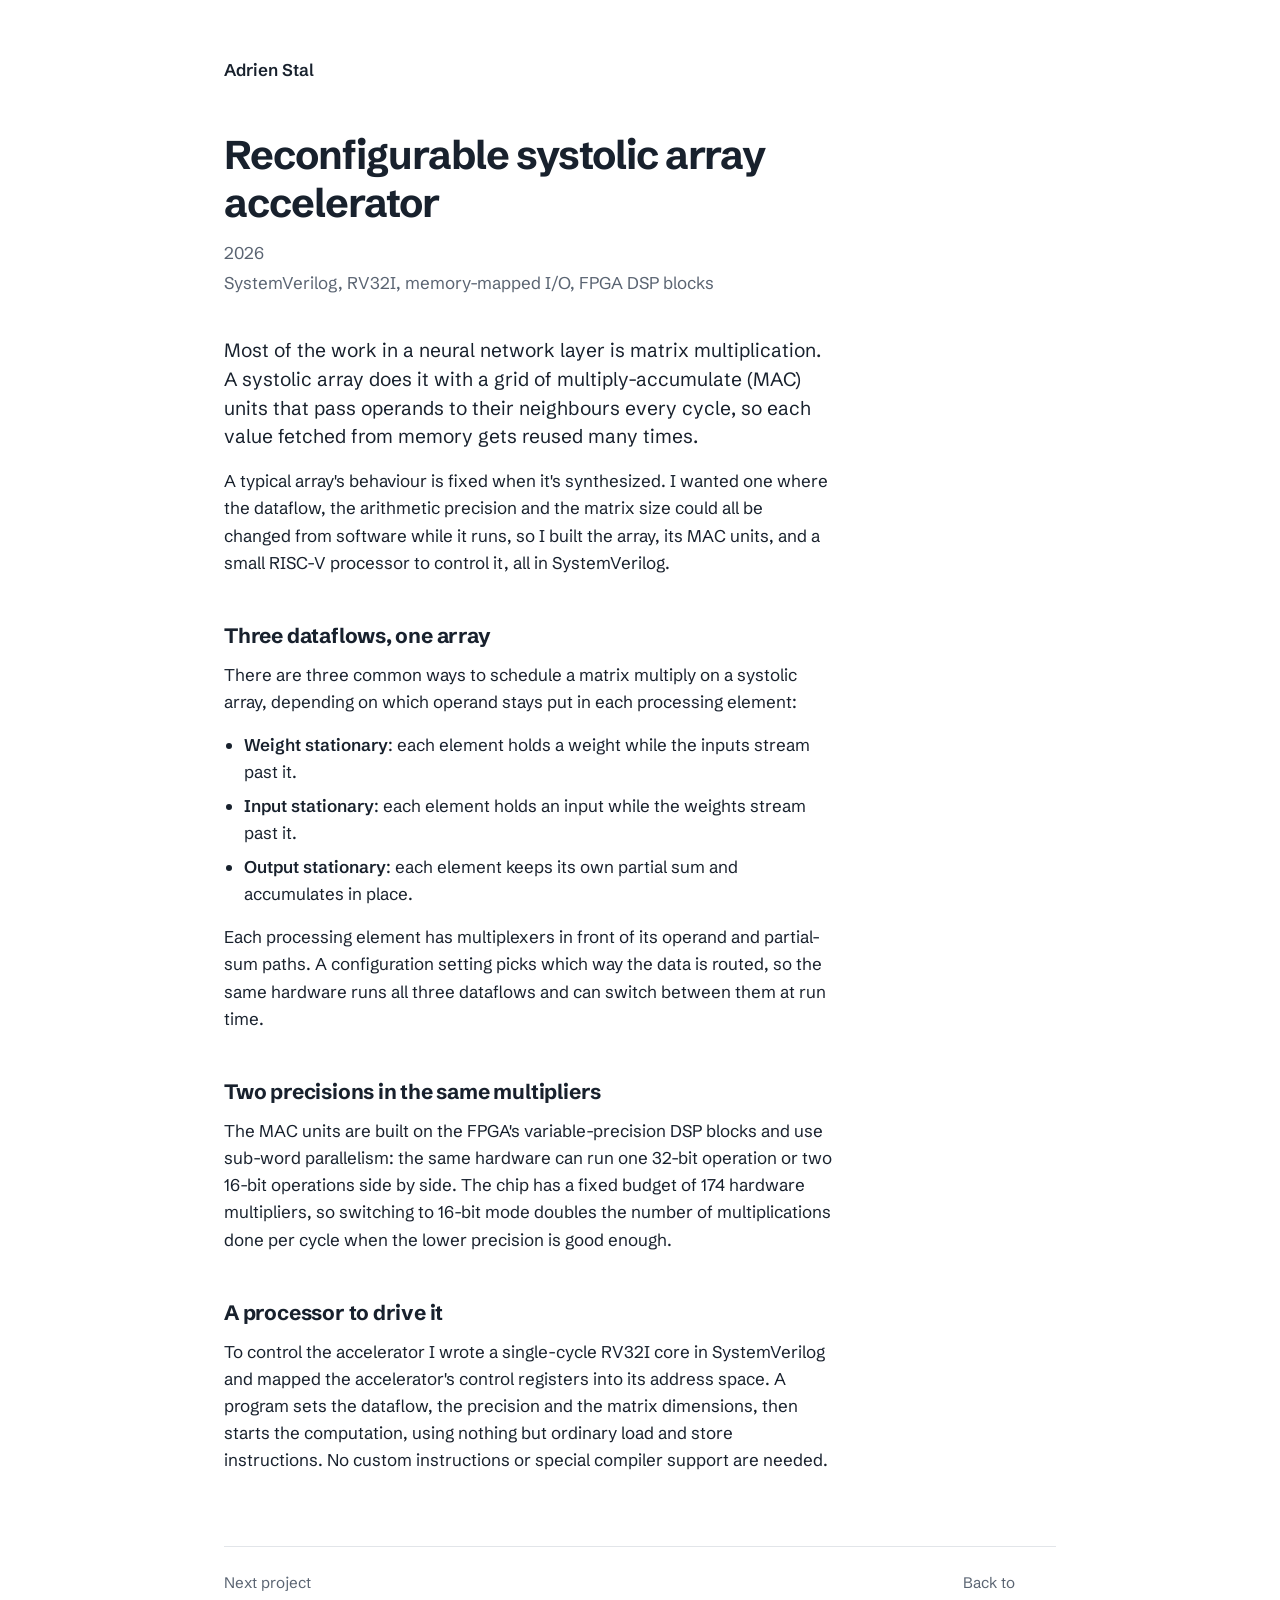
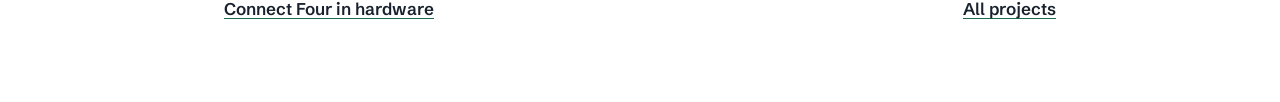
==== systolic-array/index.html @ 6d42d27f "Add portfolio site with four project pages Home page with intro and project list, plus pages for the" ====
<!doctype html>
<html lang="en">
<head>
  <meta charset="utf-8">
  <meta name="viewport" content="width=device-width, initial-scale=1">
  <title>Reconfigurable systolic array accelerator · Adrien Stal</title>
  <meta name="description" content="A SystemVerilog systolic array for neural network matrix multiplication with run-time dataflow and precision switching, controlled by an RV32I core over memory-mapped I/O.">
  <link rel="icon" href="../favicon.svg" type="image/svg+xml">
  <link rel="preconnect" href="https://fonts.googleapis.com">
  <link rel="preconnect" href="https://fonts.gstatic.com" crossorigin>
  <link href="https://fonts.googleapis.com/css2?family=Schibsted+Grotesk:wght@400;500;600;700&display=swap" rel="stylesheet">
  <link rel="stylesheet" href="../style.css">
</head>
<body>
  <main class="page">
    <a class="home-link" href="../">Adrien Stal</a>

    <header class="project-head">
      <h1>Reconfigurable systolic array accelerator</h1>
      <p>2026</p>
      <p class="tools">SystemVerilog, RV32I, memory-mapped I/O, FPGA DSP blocks</p>
    </header>

    <p class="lead">Most of the work in a neural network layer is matrix multiplication. A systolic array does it with a grid of multiply-accumulate (MAC) units that pass operands to their neighbours every cycle, so each value fetched from memory gets reused many times.</p>
    <p>A typical array's behaviour is fixed when it's synthesized. I wanted one where the dataflow, the arithmetic precision and the matrix size could all be changed from software while it runs, so I built the array, its MAC units, and a small RISC-V processor to control it, all in SystemVerilog.</p>

    <h2>Three dataflows, one array</h2>
    <p>There are three common ways to schedule a matrix multiply on a systolic array, depending on which operand stays put in each processing element:</p>
    <ul>
      <li><strong>Weight stationary</strong>: each element holds a weight while the inputs stream past it.</li>
      <li><strong>Input stationary</strong>: each element holds an input while the weights stream past it.</li>
      <li><strong>Output stationary</strong>: each element keeps its own partial sum and accumulates in place.</li>
    </ul>
    <p>Each processing element has multiplexers in front of its operand and partial-sum paths. A configuration setting picks which way the data is routed, so the same hardware runs all three dataflows and can switch between them at run time.</p>

    <h2>Two precisions in the same multipliers</h2>
    <p>The MAC units are built on the FPGA's variable-precision DSP blocks and use sub-word parallelism: the same hardware can run one 32-bit operation or two 16-bit operations side by side. The chip has a fixed budget of 174 hardware multipliers, so switching to 16-bit mode doubles the number of multiplications done per cycle when the lower precision is good enough.</p>

    <h2>A processor to drive it</h2>
    <p>To control the accelerator I wrote a single-cycle RV32I core in SystemVerilog and mapped the accelerator's control registers into its address space. A program sets the dataflow, the precision and the matrix dimensions, then starts the computation, using nothing but ordinary load and store instructions. No custom instructions or special compiler support are needed.</p>

    <nav class="next" aria-label="More projects">
      <div>
        <span>Next project</span>
        <a href="../connect-four/">Connect Four in hardware</a>
      </div>
      <div>
        <span>Back to</span>
        <a href="../">All projects</a>
      </div>
    </nav>
  </main>
</body>
</html>
---- style.css ----
/* Site styles for adrienstl.github.io */

:root {
  --paper: #ffffff;
  --ink: #18212d;
  --muted: #5a6472;
  --rule: #e2e5e9;
  --panel: #f3f5f6;
  --accent: #1a6b50;

  --text-width: 38rem;
  --page-width: 54rem;
}

*,
*::before,
*::after {
  box-sizing: border-box;
}

html {
  -webkit-text-size-adjust: 100%;
}

body {
  margin: 0;
  background: var(--paper);
  color: var(--ink);
  font-family: "Schibsted Grotesk", system-ui, -apple-system, "Segoe UI", sans-serif;
  font-size: 1.0625rem;
  line-height: 1.6;
  text-rendering: optimizeLegibility;
}

img {
  display: block;
  max-width: 100%;
  height: auto;
}

a {
  color: inherit;
  text-decoration: underline;
  text-decoration-color: var(--accent);
  text-decoration-thickness: 1px;
  text-underline-offset: 0.2em;
}

a:hover {
  color: var(--accent);
  text-decoration-thickness: 2px;
}

a:focus-visible {
  outline: 2px solid var(--accent);
  outline-offset: 3px;
  border-radius: 2px;
}

.page {
  max-width: var(--page-width);
  margin: 0 auto;
  padding: 3.5rem 1rem 5rem;
}

/* Text column. Figures are allowed to run wider. */
.page > p,
.page > h2,
.page > h3,
.page > ul:not(.projects),
.page > ol,
.page > dl {
  max-width: var(--text-width);
}

h1,
h2,
h3 {
  line-height: 1.2;
  font-weight: 700;
  margin: 0;
}

h1 {
  font-size: 2.5rem;
  letter-spacing: -0.025em;
}

h2 {
  font-size: 1.3rem;
  letter-spacing: -0.01em;
  margin-top: 3rem;
  margin-bottom: 0.75rem;
}

p,
ul,
ol {
  margin: 0 0 1rem;
}

ul,
ol {
  padding-left: 1.25rem;
}

li + li {
  margin-top: 0.4rem;
}

strong {
  font-weight: 600;
}

code {
  font-family: ui-monospace, "SF Mono", Menlo, Consolas, monospace;
  font-size: 0.9em;
}

/* ---------- Home ---------- */

.intro h1 {
  font-size: clamp(2.6rem, 8vw, 3.75rem);
  letter-spacing: -0.035em;
  margin-bottom: 1.5rem;
}

.intro p {
  max-width: var(--text-width);
}

.intro .lede {
  font-size: 1.25rem;
  line-height: 1.5;
}

.contact {
  display: flex;
  flex-wrap: wrap;
  gap: 0.5rem 1.5rem;
  list-style: none;
  padding: 0;
  margin: 1.75rem 0 0;
}

.contact li + li {
  margin-top: 0;
}

.projects {
  list-style: none;
  padding: 0;
  margin: 0;
  border-top: 1px solid var(--rule);
}

.projects li {
  margin: 0;
  border-bottom: 1px solid var(--rule);
}

.projects a {
  display: grid;
  grid-template-columns: 1fr auto;
  column-gap: 2rem;
  padding: 1.35rem 0;
  text-decoration: none;
}

.projects a:hover {
  color: inherit;
}

.projects .title {
  font-size: 1.2rem;
  font-weight: 600;
  letter-spacing: -0.01em;
}

.projects a:hover .title {
  color: var(--accent);
  text-decoration: underline;
  text-decoration-thickness: 2px;
  text-underline-offset: 0.2em;
}

.projects .year {
  color: var(--muted);
}

.projects .summary {
  grid-column: 1 / -1;
  max-width: var(--text-width);
  margin-top: 0.35rem;
}

.projects .tools {
  grid-column: 1 / -1;
  color: var(--muted);
  font-size: 0.95rem;
  margin-top: 0.35rem;
}

.home-section-title {
  margin-top: 4rem;
  margin-bottom: 1rem;
}

/* ---------- Project pages ---------- */

.home-link {
  display: inline-block;
  font-weight: 600;
  text-decoration: none;
  margin-bottom: 3rem;
}

.home-link:hover {
  text-decoration: underline;
}

.project-head {
  margin-bottom: 2.5rem;
}

.project-head h1 {
  margin-bottom: 0.75rem;
  max-width: 40rem;
}

.project-head p {
  margin: 0;
  color: var(--muted);
}

.project-head .tools {
  margin-top: 0.15rem;
}

.lead {
  font-size: 1.2rem;
  line-height: 1.5;
}

figure {
  margin: 2.25rem 0;
}

a.zoom {
  display: block;
  cursor: zoom-in;
}

figure.panel img {
  background: var(--panel);
}

figure.bordered img {
  border: 1px solid var(--rule);
}

figcaption {
  max-width: var(--text-width);
  color: var(--muted);
  font-size: 0.95rem;
  margin-top: 0.65rem;
}

.photos {
  display: grid;
  grid-template-columns: repeat(3, 1fr);
  gap: 0.75rem;
  margin: 2.25rem 0;
}

.photos figure {
  margin: 0;
}

.photos img {
  aspect-ratio: 16 / 9.4;
  object-fit: cover;
  width: 100%;
}

.photos figcaption {
  margin-top: 0.4rem;
}

.table-wrap {
  max-width: 46rem;
  overflow-x: auto;
  margin: 1.5rem 0 1.75rem;
}

table {
  border-collapse: collapse;
  width: 100%;
  font-size: 0.97rem;
}

th,
td {
  text-align: left;
  padding: 0.55rem 1rem 0.55rem 0;
  border-bottom: 1px solid var(--rule);
  vertical-align: top;
}

th {
  font-weight: 600;
  white-space: nowrap;
}

td:first-child {
  white-space: nowrap;
}

thead th {
  border-bottom-color: var(--ink);
}

td.num,
th.num {
  text-align: right;
  padding-right: 0;
  padding-left: 1rem;
}

tr.total td {
  font-weight: 600;
}

.files {
  list-style: none;
  padding: 0;
}

.files li {
  padding-left: 0;
}

.files .note {
  display: block;
  color: var(--muted);
  font-size: 0.95rem;
}

.next {
  margin-top: 4.5rem;
  padding-top: 1.5rem;
  border-top: 1px solid var(--rule);
  display: flex;
  flex-wrap: wrap;
  justify-content: space-between;
  gap: 1rem 2rem;
}

.next span {
  display: block;
  color: var(--muted);
  font-size: 0.95rem;
}

.next a {
  font-weight: 600;
}

/* ---------- Small screens ---------- */

@media (max-width: 560px) {
  body {
    font-size: 1rem;
  }

  .page {
    padding-top: 2.25rem;
  }

  h1 {
    font-size: 2rem;
  }

  .intro .lede,
  .lead {
    font-size: 1.1rem;
  }

  .home-link {
    margin-bottom: 2rem;
  }

  .projects a {
    grid-template-columns: 1fr;
  }

  .projects .year {
    order: -1;
    font-size: 0.95rem;
  }

  .photos {
    gap: 0.5rem;
  }

  .photos figcaption {
    font-size: 0.85rem;
  }

  th,
  td {
    padding-right: 0.6rem;
  }
}
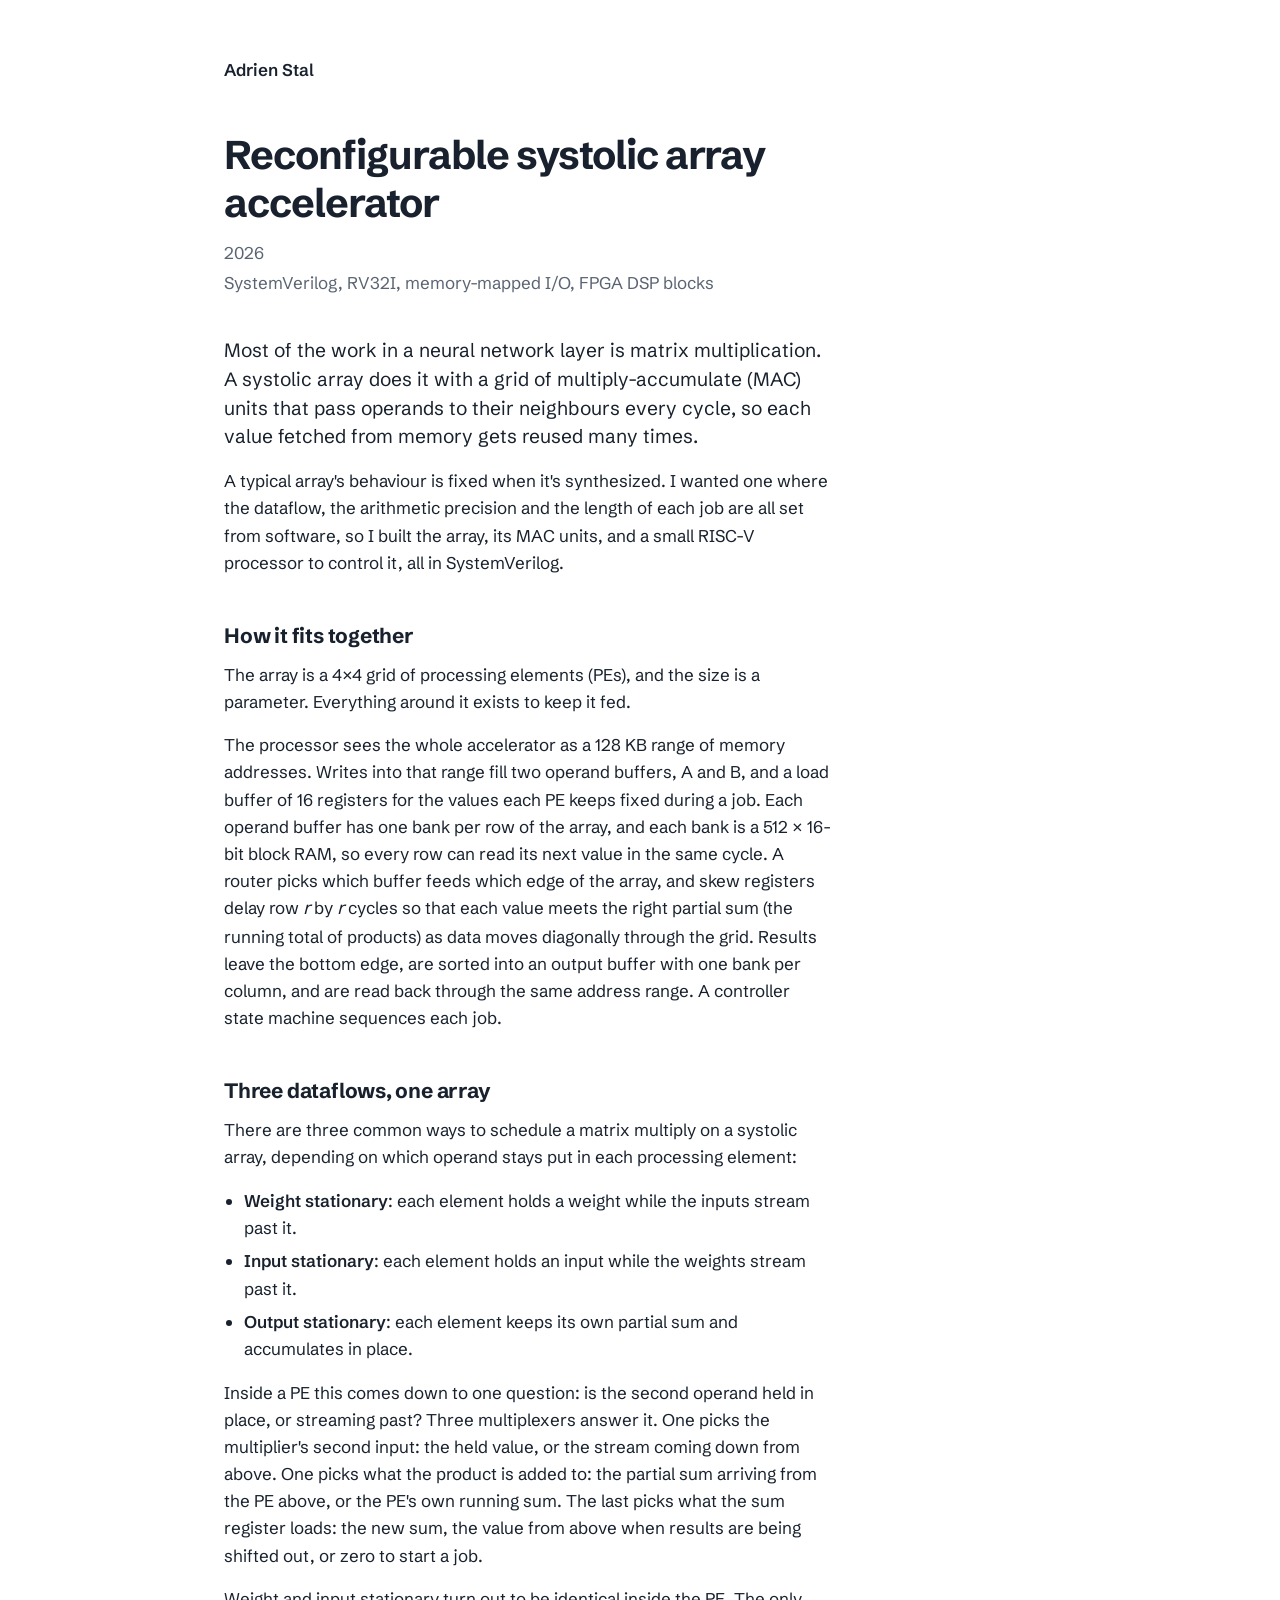
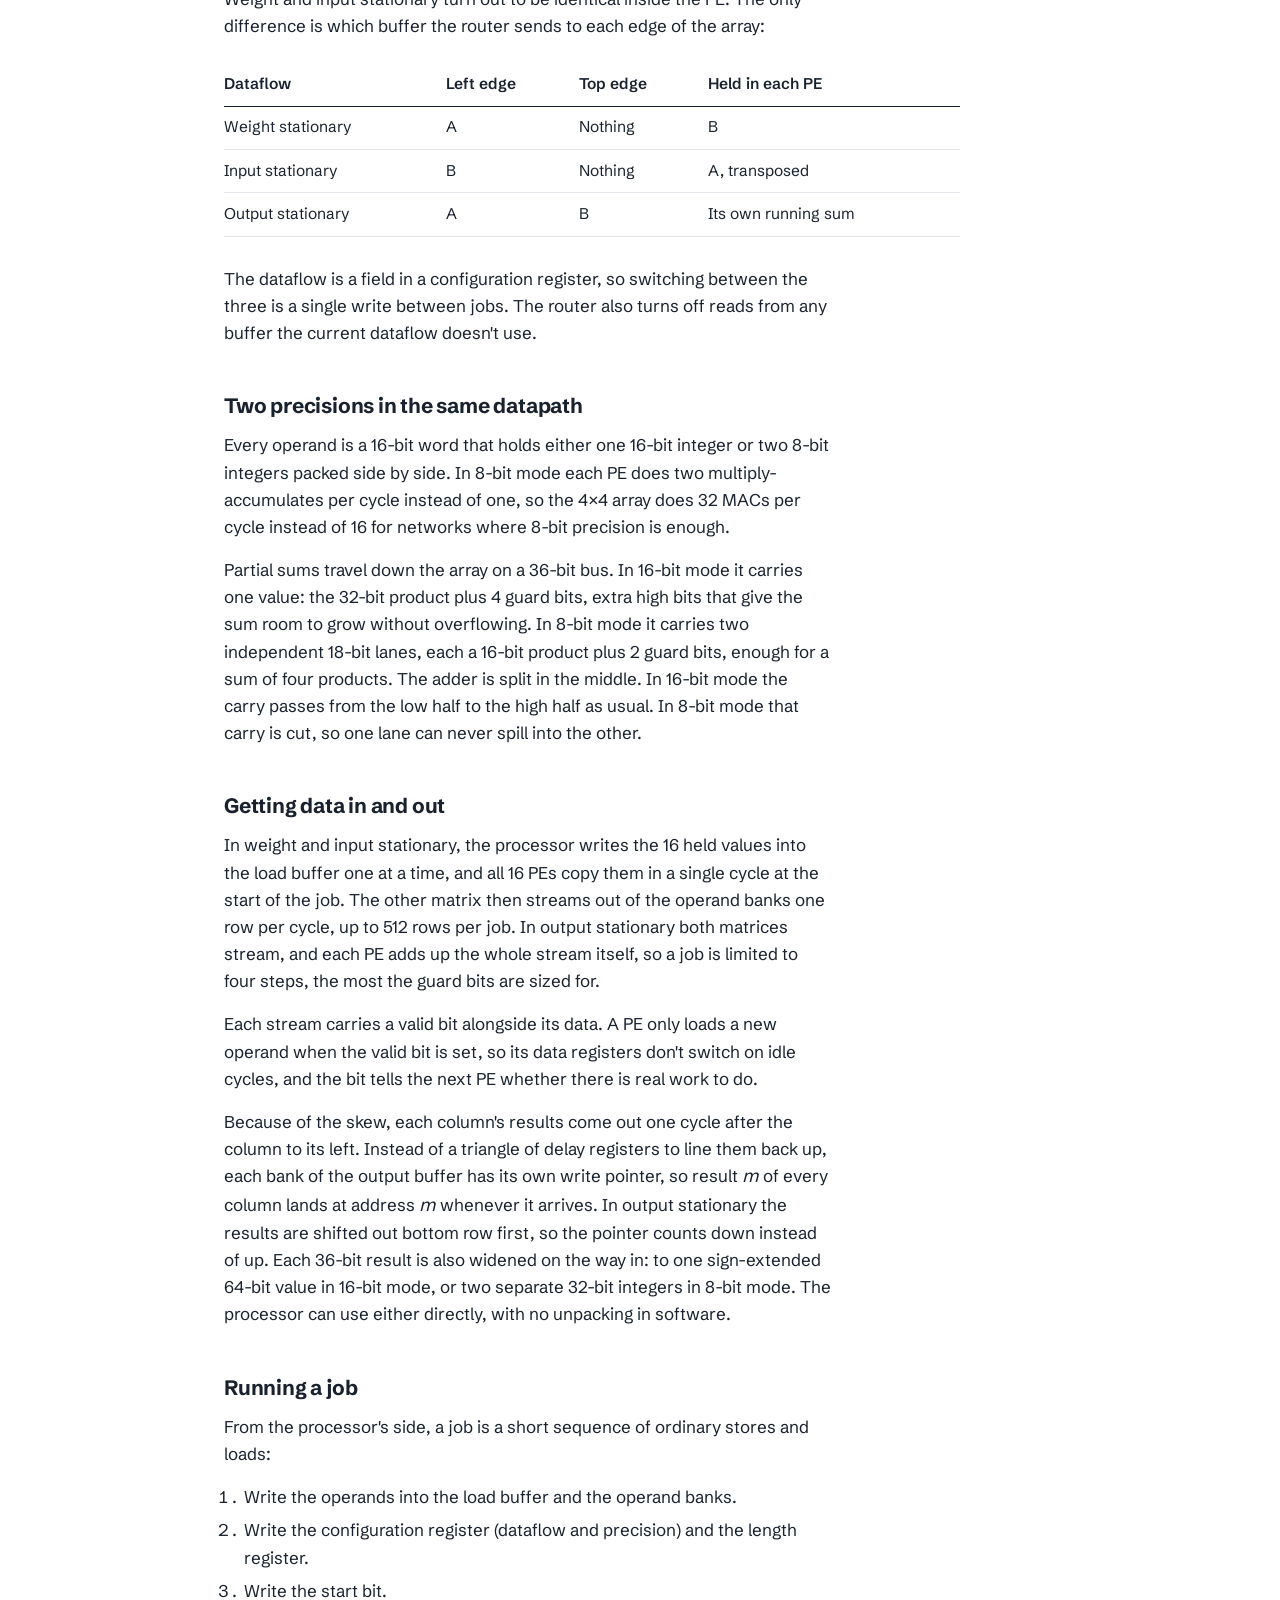
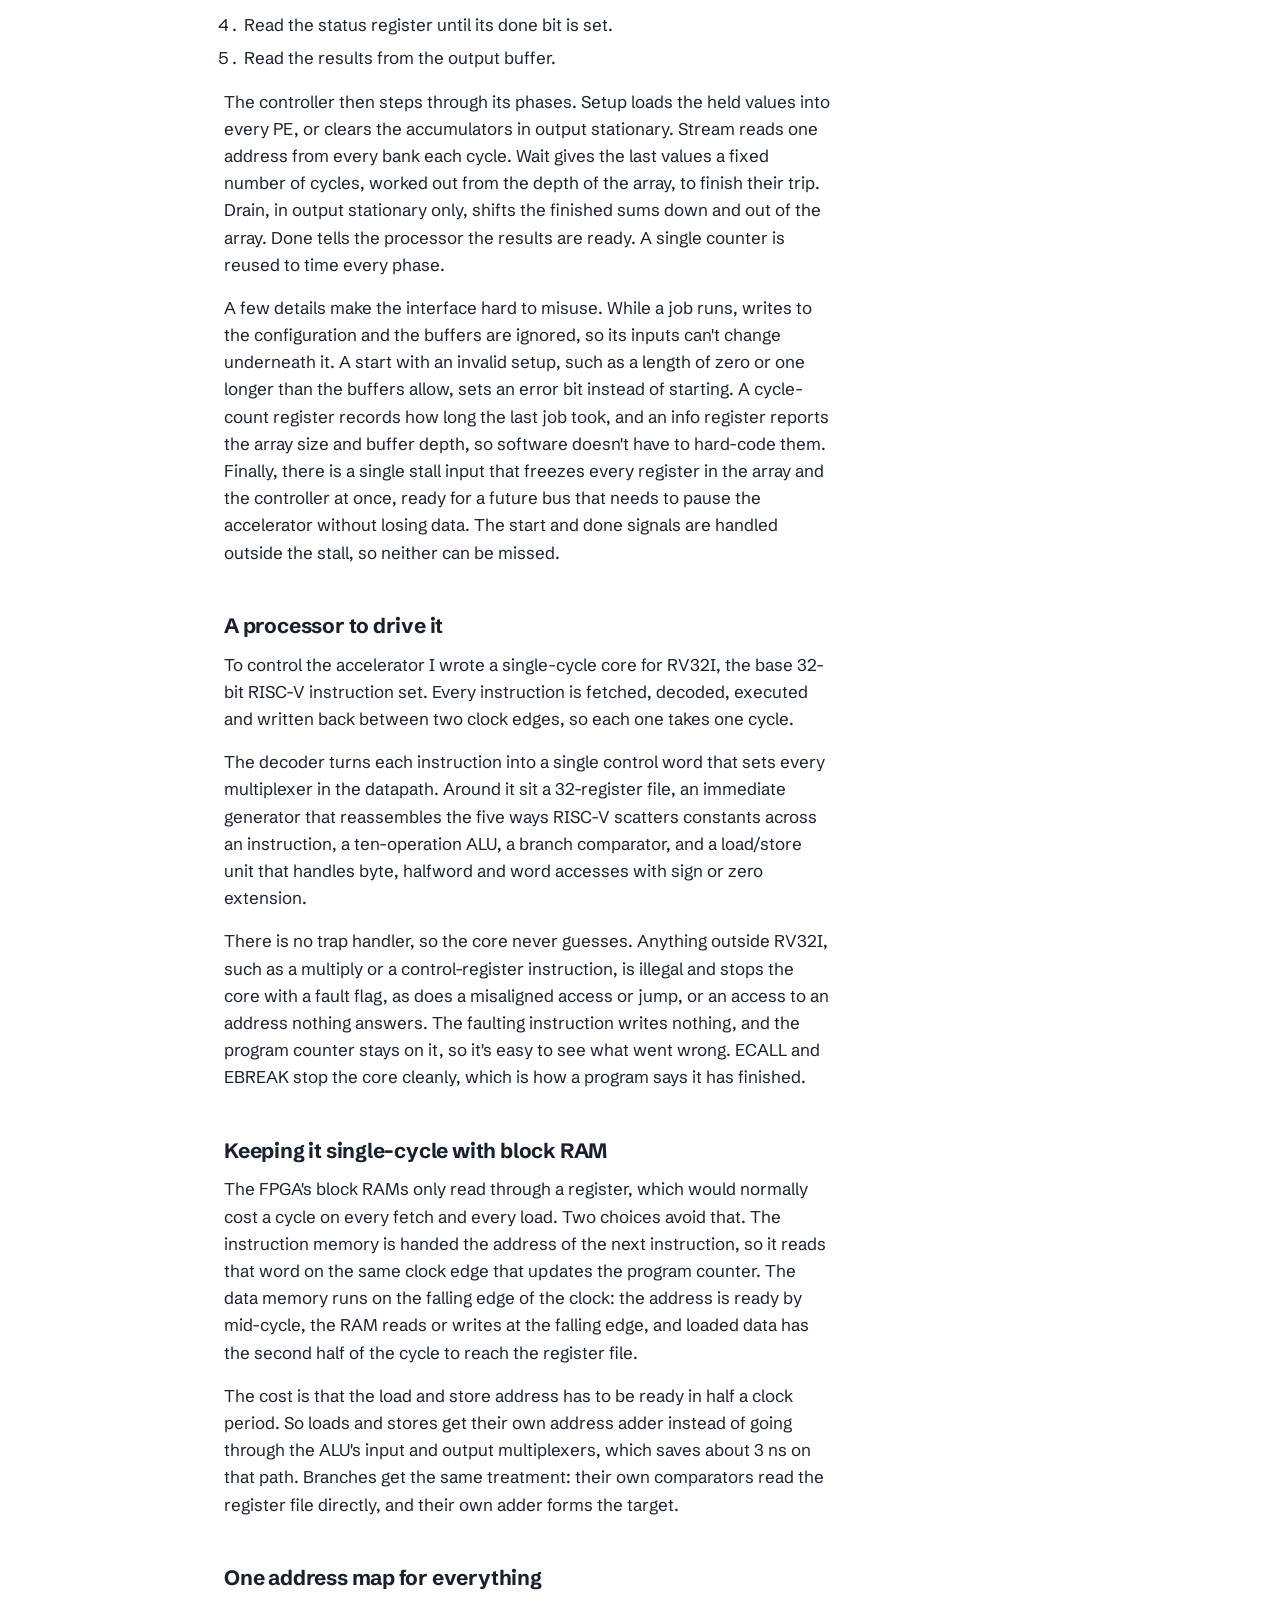
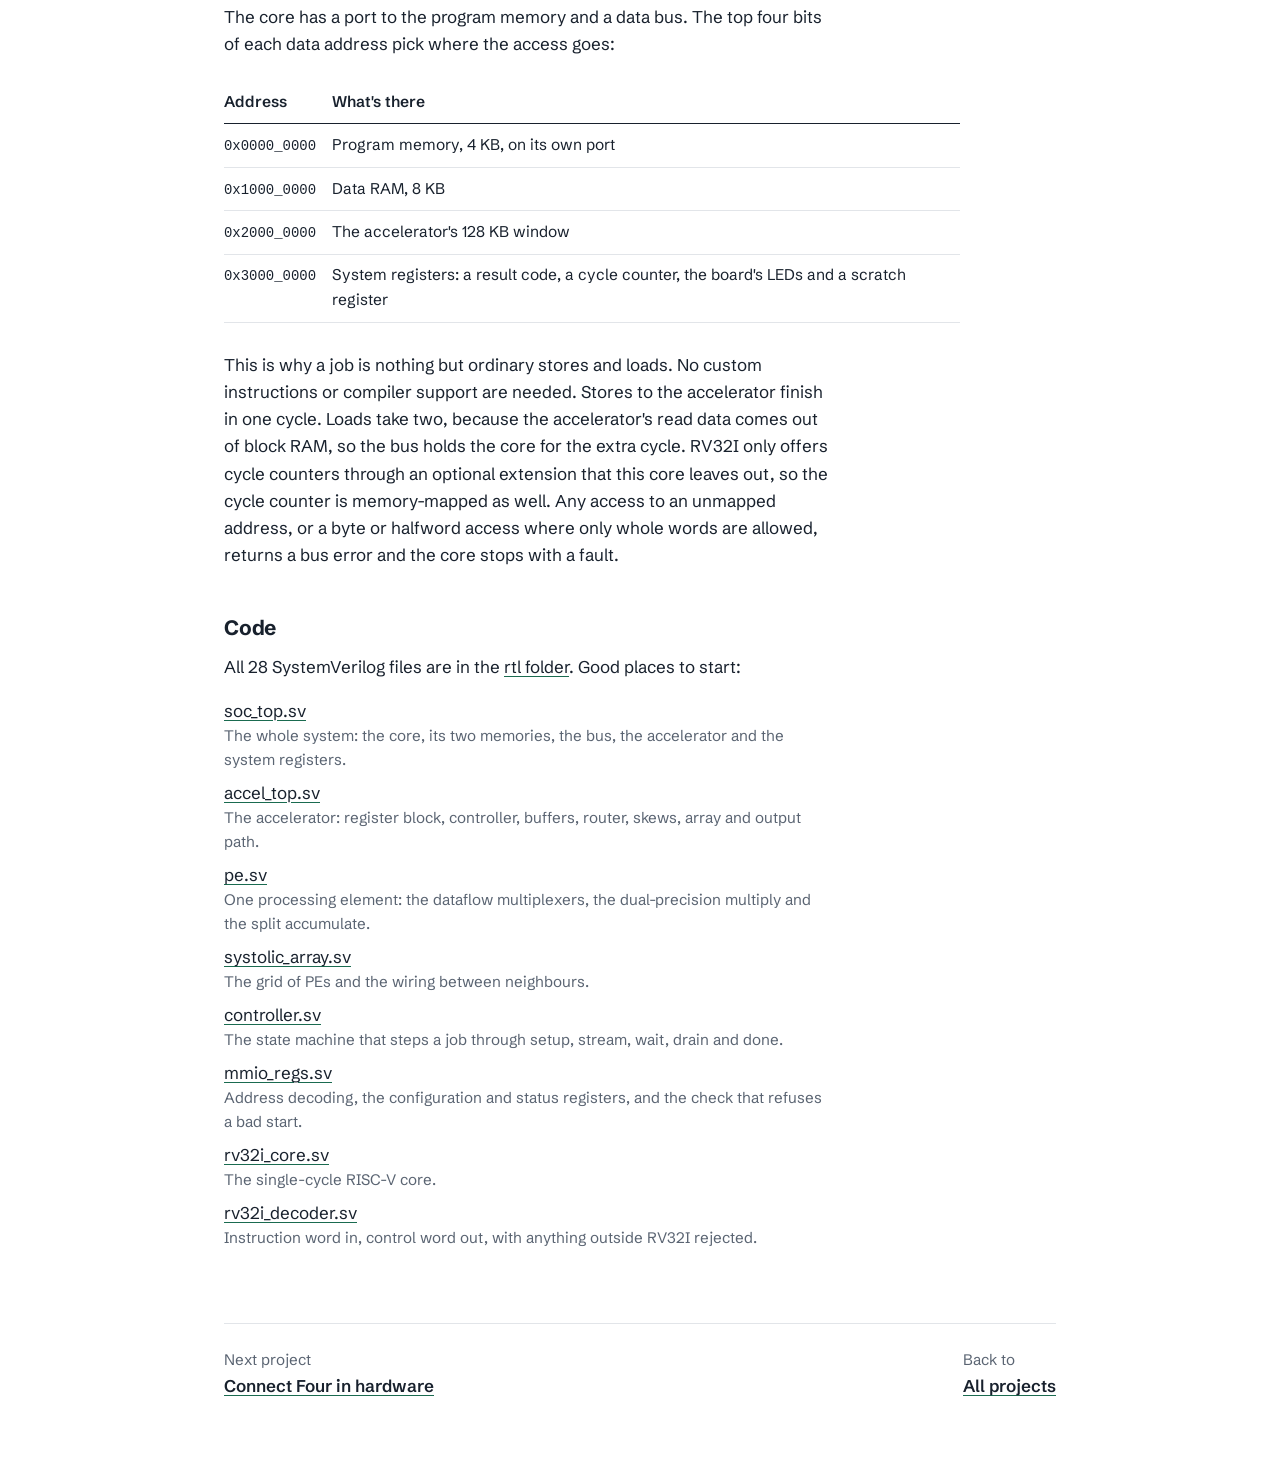
==== commit 3a6d86ff: "Systolic array: add the RTL and describe the full design Add the 28 SystemVerilog source files (acce" ====
--- a/systolic-array/index.html
+++ b/systolic-array/index.html
@@ -22,7 +22,11 @@
     </header>
 
     <p class="lead">Most of the work in a neural network layer is matrix multiplication. A systolic array does it with a grid of multiply-accumulate (MAC) units that pass operands to their neighbours every cycle, so each value fetched from memory gets reused many times.</p>
-    <p>A typical array's behaviour is fixed when it's synthesized. I wanted one where the dataflow, the arithmetic precision and the matrix size could all be changed from software while it runs, so I built the array, its MAC units, and a small RISC-V processor to control it, all in SystemVerilog.</p>
+    <p>A typical array's behaviour is fixed when it's synthesized. I wanted one where the dataflow, the arithmetic precision and the length of each job are all set from software, so I built the array, its MAC units, and a small RISC-V processor to control it, all in SystemVerilog.</p>
+
+    <h2>How it fits together</h2>
+    <p>The array is a 4×4 grid of processing elements (PEs), and the size is a parameter. Everything around it exists to keep it fed.</p>
+    <p>The processor sees the whole accelerator as a 128&nbsp;KB range of memory addresses. Writes into that range fill two operand buffers, A and B, and a load buffer of 16 registers for the values each PE keeps fixed during a job. Each operand buffer has one bank per row of the array, and each bank is a 512&nbsp;×&nbsp;16-bit block RAM, so every row can read its next value in the same cycle. A router picks which buffer feeds which edge of the array, and skew registers delay row <em>r</em> by <em>r</em> cycles so that each value meets the right partial sum (the running total of products) as data moves diagonally through the grid. Results leave the bottom edge, are sorted into an output buffer with one bank per column, and are read back through the same address range. A controller state machine sequences each job.</p>
 
     <h2>Three dataflows, one array</h2>
     <p>There are three common ways to schedule a matrix multiply on a systolic array, depending on which operand stays put in each processing element:</p>
@@ -31,13 +35,105 @@
       <li><strong>Input stationary</strong>: each element holds an input while the weights stream past it.</li>
       <li><strong>Output stationary</strong>: each element keeps its own partial sum and accumulates in place.</li>
     </ul>
-    <p>Each processing element has multiplexers in front of its operand and partial-sum paths. A configuration setting picks which way the data is routed, so the same hardware runs all three dataflows and can switch between them at run time.</p>
+    <p>Inside a PE this comes down to one question: is the second operand held in place, or streaming past? Three multiplexers answer it. One picks the multiplier's second input: the held value, or the stream coming down from above. One picks what the product is added to: the partial sum arriving from the PE above, or the PE's own running sum. The last picks what the sum register loads: the new sum, the value from above when results are being shifted out, or zero to start a job.</p>
+    <p>Weight and input stationary turn out to be identical inside the PE. The only difference is which buffer the router sends to each edge of the array:</p>
+    <div class="table-wrap">
+      <table>
+        <thead>
+          <tr><th>Dataflow</th><th>Left edge</th><th>Top edge</th><th>Held in each PE</th></tr>
+        </thead>
+        <tbody>
+          <tr><td>Weight stationary</td><td>A</td><td>Nothing</td><td>B</td></tr>
+          <tr><td>Input stationary</td><td>B</td><td>Nothing</td><td>A, transposed</td></tr>
+          <tr><td>Output stationary</td><td>A</td><td>B</td><td>Its own running sum</td></tr>
+        </tbody>
+      </table>
+    </div>
+    <p>The dataflow is a field in a configuration register, so switching between the three is a single write between jobs. The router also turns off reads from any buffer the current dataflow doesn't use.</p>
 
-    <h2>Two precisions in the same multipliers</h2>
-    <p>The MAC units are built on the FPGA's variable-precision DSP blocks and use sub-word parallelism: the same hardware can run one 32-bit operation or two 16-bit operations side by side. The chip has a fixed budget of 174 hardware multipliers, so switching to 16-bit mode doubles the number of multiplications done per cycle when the lower precision is good enough.</p>
+    <h2>Two precisions in the same datapath</h2>
+    <p>Every operand is a 16-bit word that holds either one 16-bit integer or two 8-bit integers packed side by side. In 8-bit mode each PE does two multiply-accumulates per cycle instead of one, so the 4×4 array does 32 MACs per cycle instead of 16 for networks where 8-bit precision is enough.</p>
+    <p>Partial sums travel down the array on a 36-bit bus. In 16-bit mode it carries one value: the 32-bit product plus 4 guard bits, extra high bits that give the sum room to grow without overflowing. In 8-bit mode it carries two independent 18-bit lanes, each a 16-bit product plus 2 guard bits, enough for a sum of four products. The adder is split in the middle. In 16-bit mode the carry passes from the low half to the high half as usual. In 8-bit mode that carry is cut, so one lane can never spill into the other.</p>
+
+    <h2>Getting data in and out</h2>
+    <p>In weight and input stationary, the processor writes the 16 held values into the load buffer one at a time, and all 16 PEs copy them in a single cycle at the start of the job. The other matrix then streams out of the operand banks one row per cycle, up to 512 rows per job. In output stationary both matrices stream, and each PE adds up the whole stream itself, so a job is limited to four steps, the most the guard bits are sized for.</p>
+    <p>Each stream carries a valid bit alongside its data. A PE only loads a new operand when the valid bit is set, so its data registers don't switch on idle cycles, and the bit tells the next PE whether there is real work to do.</p>
+    <p>Because of the skew, each column's results come out one cycle after the column to its left. Instead of a triangle of delay registers to line them back up, each bank of the output buffer has its own write pointer, so result <em>m</em> of every column lands at address <em>m</em> whenever it arrives. In output stationary the results are shifted out bottom row first, so the pointer counts down instead of up. Each 36-bit result is also widened on the way in: to one sign-extended 64-bit value in 16-bit mode, or two separate 32-bit integers in 8-bit mode. The processor can use either directly, with no unpacking in software.</p>
+
+    <h2>Running a job</h2>
+    <p>From the processor's side, a job is a short sequence of ordinary stores and loads:</p>
+    <ol>
+      <li>Write the operands into the load buffer and the operand banks.</li>
+      <li>Write the configuration register (dataflow and precision) and the length register.</li>
+      <li>Write the start bit.</li>
+      <li>Read the status register until its done bit is set.</li>
+      <li>Read the results from the output buffer.</li>
+    </ol>
+    <p>The controller then steps through its phases. Setup loads the held values into every PE, or clears the accumulators in output stationary. Stream reads one address from every bank each cycle. Wait gives the last values a fixed number of cycles, worked out from the depth of the array, to finish their trip. Drain, in output stationary only, shifts the finished sums down and out of the array. Done tells the processor the results are ready. A single counter is reused to time every phase.</p>
+    <p>A few details make the interface hard to misuse. While a job runs, writes to the configuration and the buffers are ignored, so its inputs can't change underneath it. A start with an invalid setup, such as a length of zero or one longer than the buffers allow, sets an error bit instead of starting. A cycle-count register records how long the last job took, and an info register reports the array size and buffer depth, so software doesn't have to hard-code them. Finally, there is a single stall input that freezes every register in the array and the controller at once, ready for a future bus that needs to pause the accelerator without losing data. The start and done signals are handled outside the stall, so neither can be missed.</p>
 
     <h2>A processor to drive it</h2>
-    <p>To control the accelerator I wrote a single-cycle RV32I core in SystemVerilog and mapped the accelerator's control registers into its address space. A program sets the dataflow, the precision and the matrix dimensions, then starts the computation, using nothing but ordinary load and store instructions. No custom instructions or special compiler support are needed.</p>
+    <p>To control the accelerator I wrote a single-cycle core for RV32I, the base 32-bit RISC-V instruction set. Every instruction is fetched, decoded, executed and written back between two clock edges, so each one takes one cycle.</p>
+    <p>The decoder turns each instruction into a single control word that sets every multiplexer in the datapath. Around it sit a 32-register file, an immediate generator that reassembles the five ways RISC-V scatters constants across an instruction, a ten-operation ALU, a branch comparator, and a load/store unit that handles byte, halfword and word accesses with sign or zero extension.</p>
+    <p>There is no trap handler, so the core never guesses. Anything outside RV32I, such as a multiply or a control-register instruction, is illegal and stops the core with a fault flag, as does a misaligned access or jump, or an access to an address nothing answers. The faulting instruction writes nothing, and the program counter stays on it, so it's easy to see what went wrong. ECALL and EBREAK stop the core cleanly, which is how a program says it has finished.</p>
+
+    <h2>Keeping it single-cycle with block RAM</h2>
+    <p>The FPGA's block RAMs only read through a register, which would normally cost a cycle on every fetch and every load. Two choices avoid that. The instruction memory is handed the address of the next instruction, so it reads that word on the same clock edge that updates the program counter. The data memory runs on the falling edge of the clock: the address is ready by mid-cycle, the RAM reads or writes at the falling edge, and loaded data has the second half of the cycle to reach the register file.</p>
+    <p>The cost is that the load and store address has to be ready in half a clock period. So loads and stores get their own address adder instead of going through the ALU's input and output multiplexers, which saves about 3&nbsp;ns on that path. Branches get the same treatment: their own comparators read the register file directly, and their own adder forms the target.</p>
+
+    <h2>One address map for everything</h2>
+    <p>The core has a port to the program memory and a data bus. The top four bits of each data address pick where the access goes:</p>
+    <div class="table-wrap">
+      <table>
+        <thead>
+          <tr><th>Address</th><th>What's there</th></tr>
+        </thead>
+        <tbody>
+          <tr><td><code>0x0000_0000</code></td><td>Program memory, 4&nbsp;KB, on its own port</td></tr>
+          <tr><td><code>0x1000_0000</code></td><td>Data RAM, 8&nbsp;KB</td></tr>
+          <tr><td><code>0x2000_0000</code></td><td>The accelerator's 128&nbsp;KB window</td></tr>
+          <tr><td><code>0x3000_0000</code></td><td>System registers: a result code, a cycle counter, the board's LEDs and a scratch register</td></tr>
+        </tbody>
+      </table>
+    </div>
+    <p>This is why a job is nothing but ordinary stores and loads. No custom instructions or compiler support are needed. Stores to the accelerator finish in one cycle. Loads take two, because the accelerator's read data comes out of block RAM, so the bus holds the core for the extra cycle. RV32I only offers cycle counters through an optional extension that this core leaves out, so the cycle counter is memory-mapped as well. Any access to an unmapped address, or a byte or halfword access where only whole words are allowed, returns a bus error and the core stops with a fault.</p>
+
+    <h2>Code</h2>
+    <p>All 28 SystemVerilog files are in the <a href="https://github.com/adrienstl/adrienstl.github.io/tree/main/systolic-array/rtl">rtl folder</a>. Good places to start:</p>
+    <ul class="files">
+      <li>
+        <a href="https://github.com/adrienstl/adrienstl.github.io/blob/main/systolic-array/rtl/soc_top.sv">soc_top.sv</a>
+        <span class="note">The whole system: the core, its two memories, the bus, the accelerator and the system registers.</span>
+      </li>
+      <li>
+        <a href="https://github.com/adrienstl/adrienstl.github.io/blob/main/systolic-array/rtl/accel_top.sv">accel_top.sv</a>
+        <span class="note">The accelerator: register block, controller, buffers, router, skews, array and output path.</span>
+      </li>
+      <li>
+        <a href="https://github.com/adrienstl/adrienstl.github.io/blob/main/systolic-array/rtl/pe.sv">pe.sv</a>
+        <span class="note">One processing element: the dataflow multiplexers, the dual-precision multiply and the split accumulate.</span>
+      </li>
+      <li>
+        <a href="https://github.com/adrienstl/adrienstl.github.io/blob/main/systolic-array/rtl/systolic_array.sv">systolic_array.sv</a>
+        <span class="note">The grid of PEs and the wiring between neighbours.</span>
+      </li>
+      <li>
+        <a href="https://github.com/adrienstl/adrienstl.github.io/blob/main/systolic-array/rtl/controller.sv">controller.sv</a>
+        <span class="note">The state machine that steps a job through setup, stream, wait, drain and done.</span>
+      </li>
+      <li>
+        <a href="https://github.com/adrienstl/adrienstl.github.io/blob/main/systolic-array/rtl/mmio_regs.sv">mmio_regs.sv</a>
+        <span class="note">Address decoding, the configuration and status registers, and the check that refuses a bad start.</span>
+      </li>
+      <li>
+        <a href="https://github.com/adrienstl/adrienstl.github.io/blob/main/systolic-array/rtl/rv32i_core.sv">rv32i_core.sv</a>
+        <span class="note">The single-cycle RISC-V core.</span>
+      </li>
+      <li>
+        <a href="https://github.com/adrienstl/adrienstl.github.io/blob/main/systolic-array/rtl/rv32i_decoder.sv">rv32i_decoder.sv</a>
+        <span class="note">Instruction word in, control word out, with anything outside RV32I rejected.</span>
+      </li>
+    </ul>
 
     <nav class="next" aria-label="More projects">
       <div>
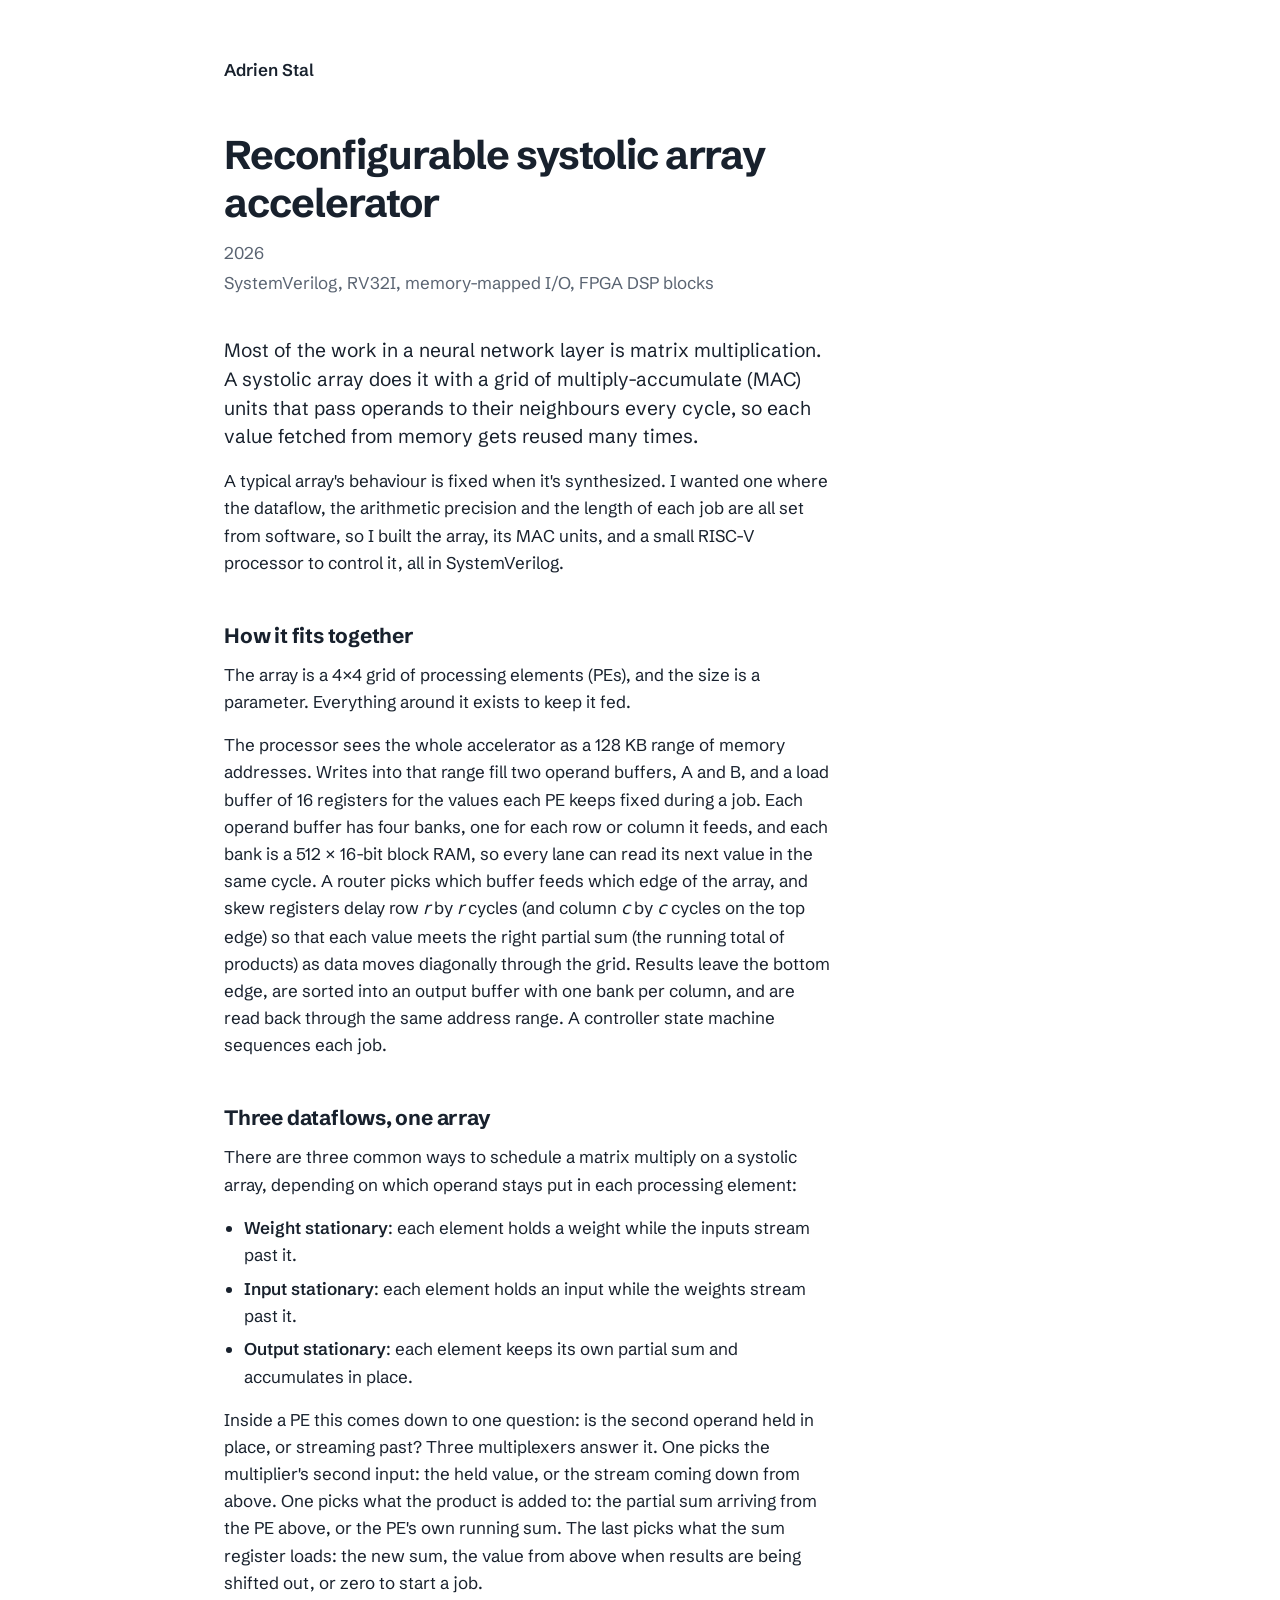
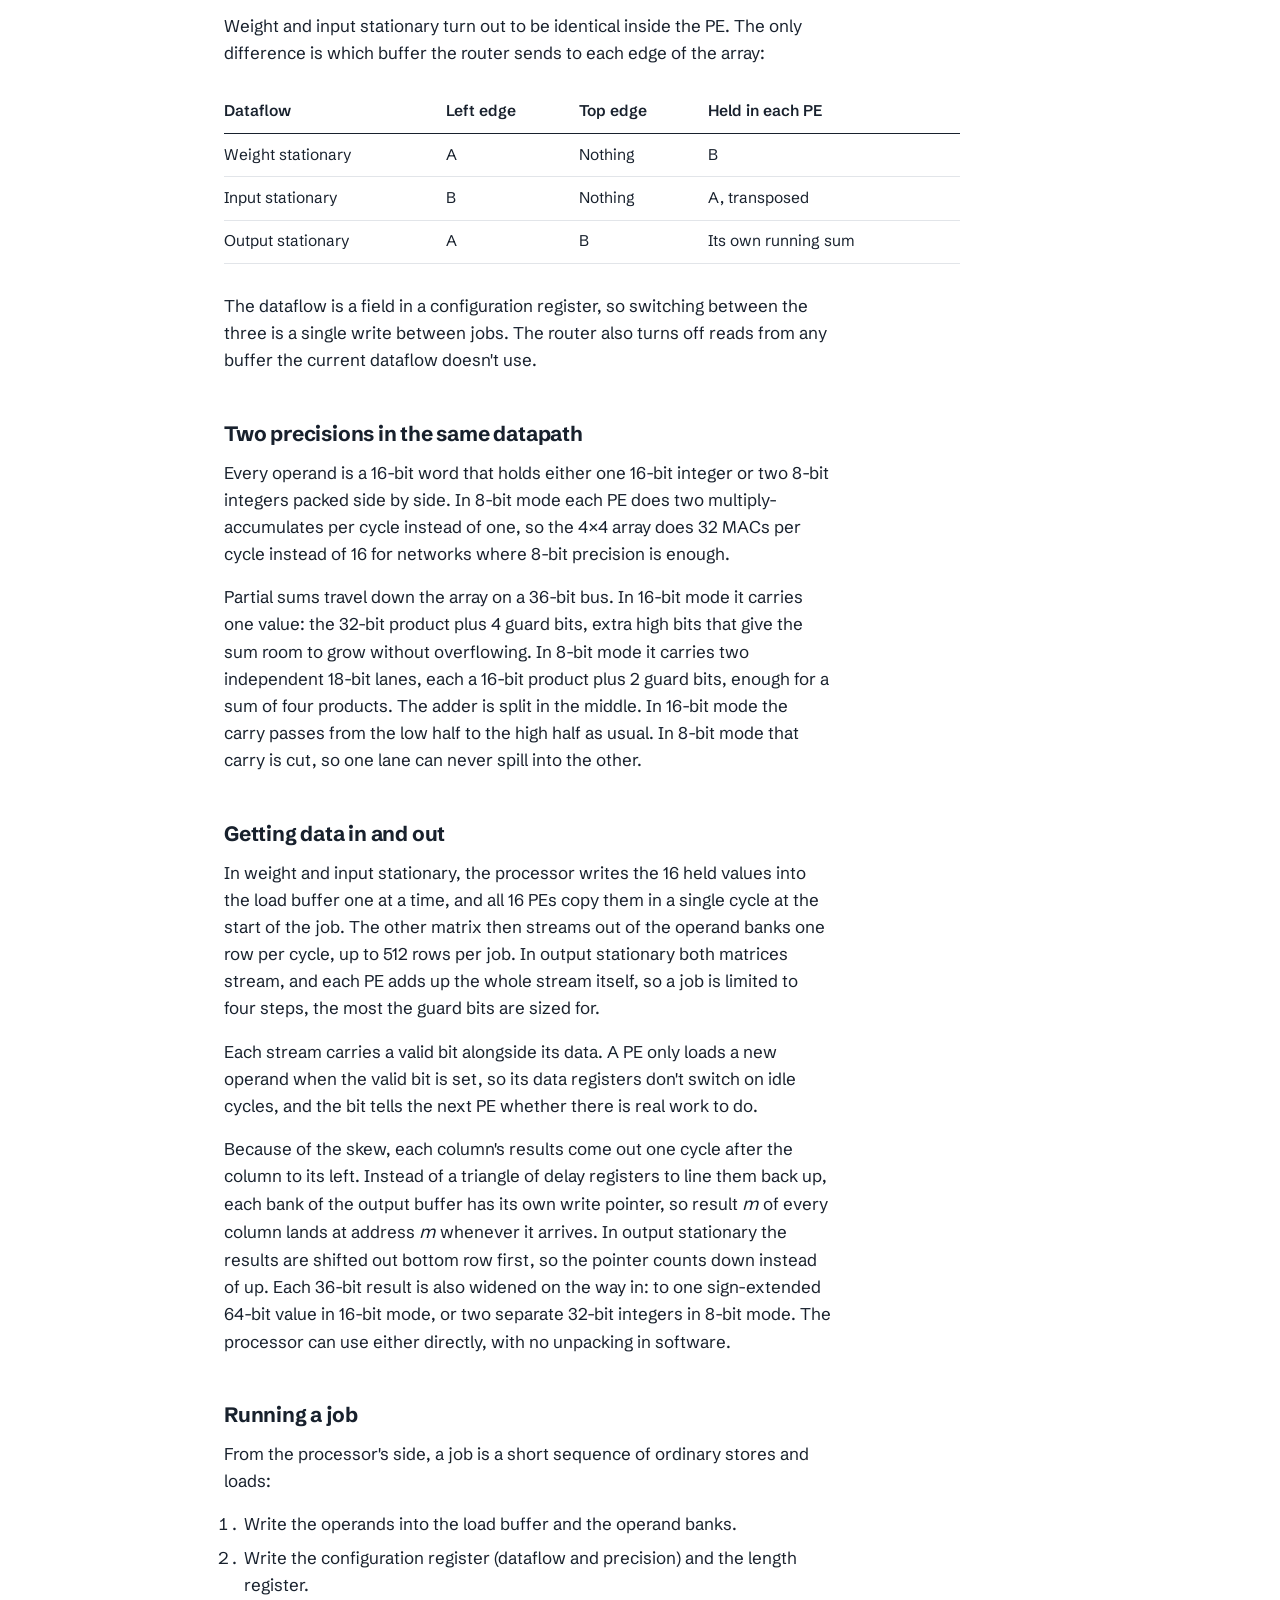
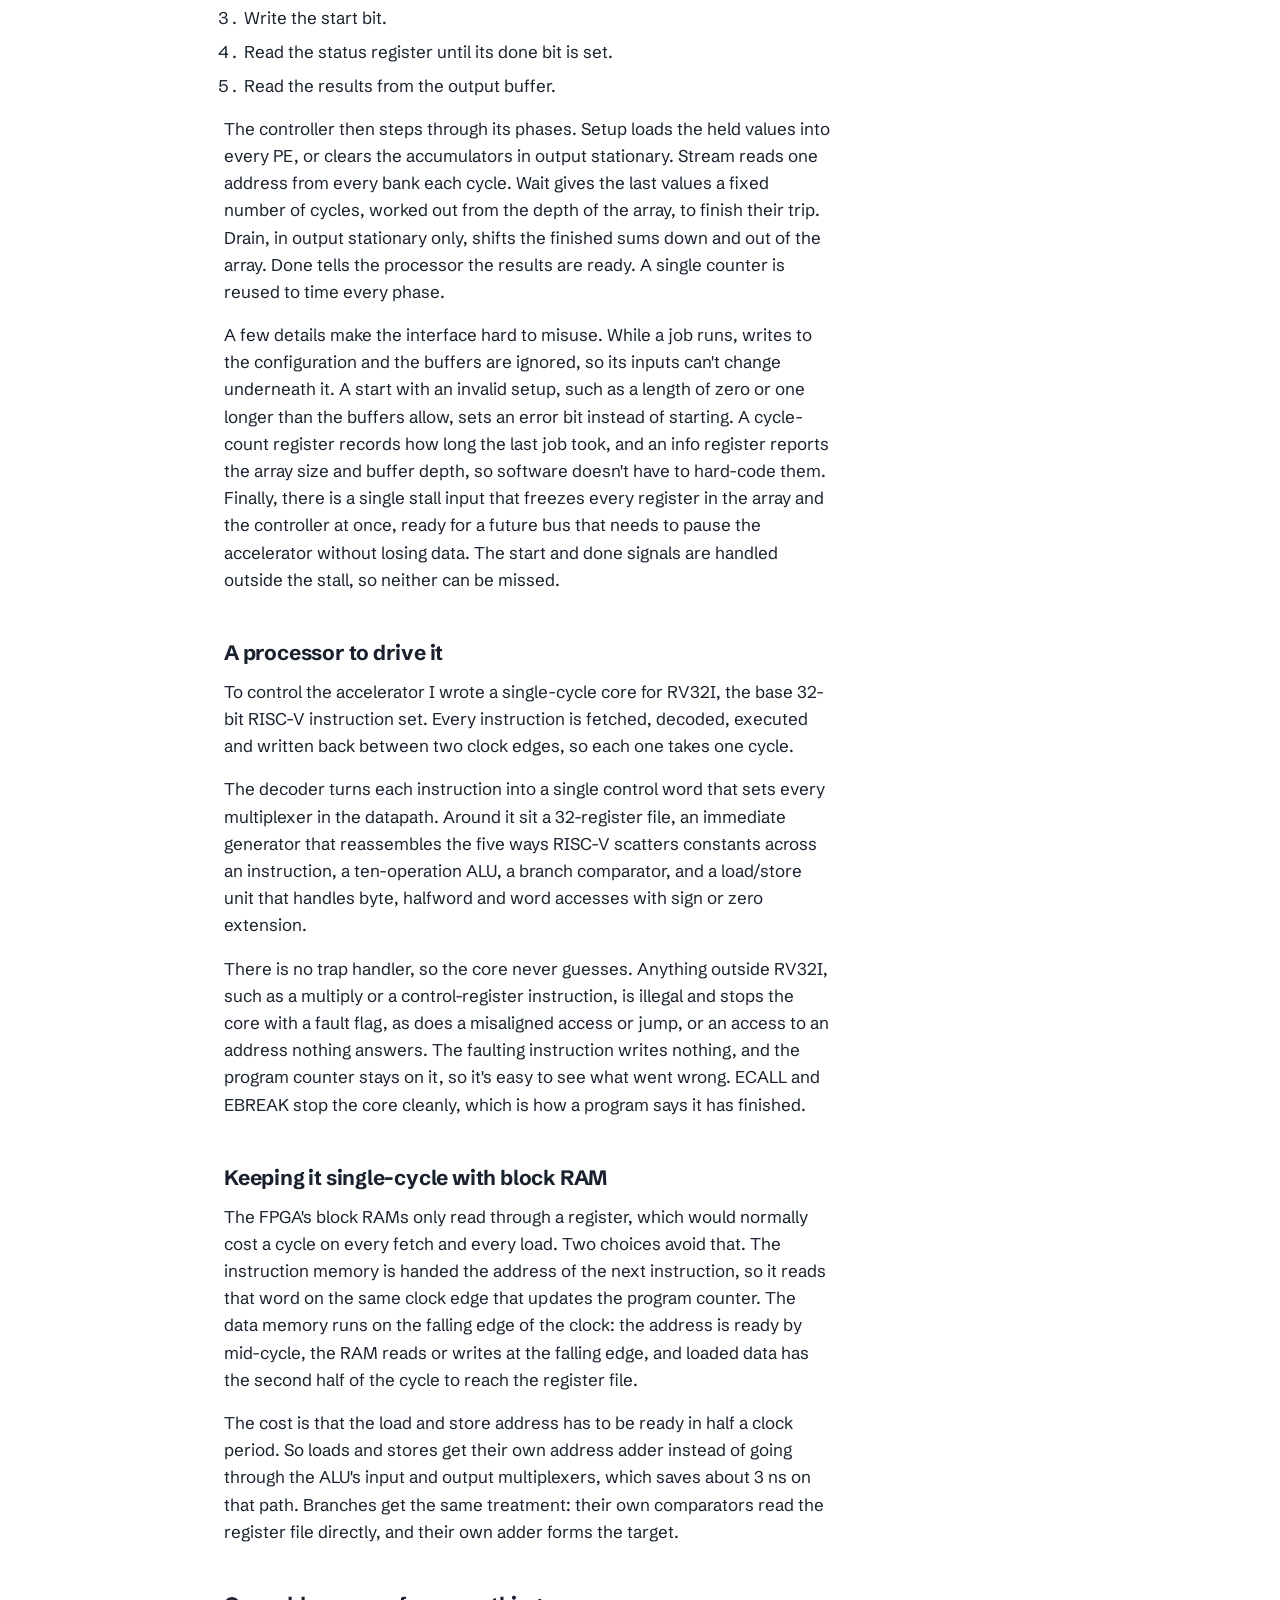
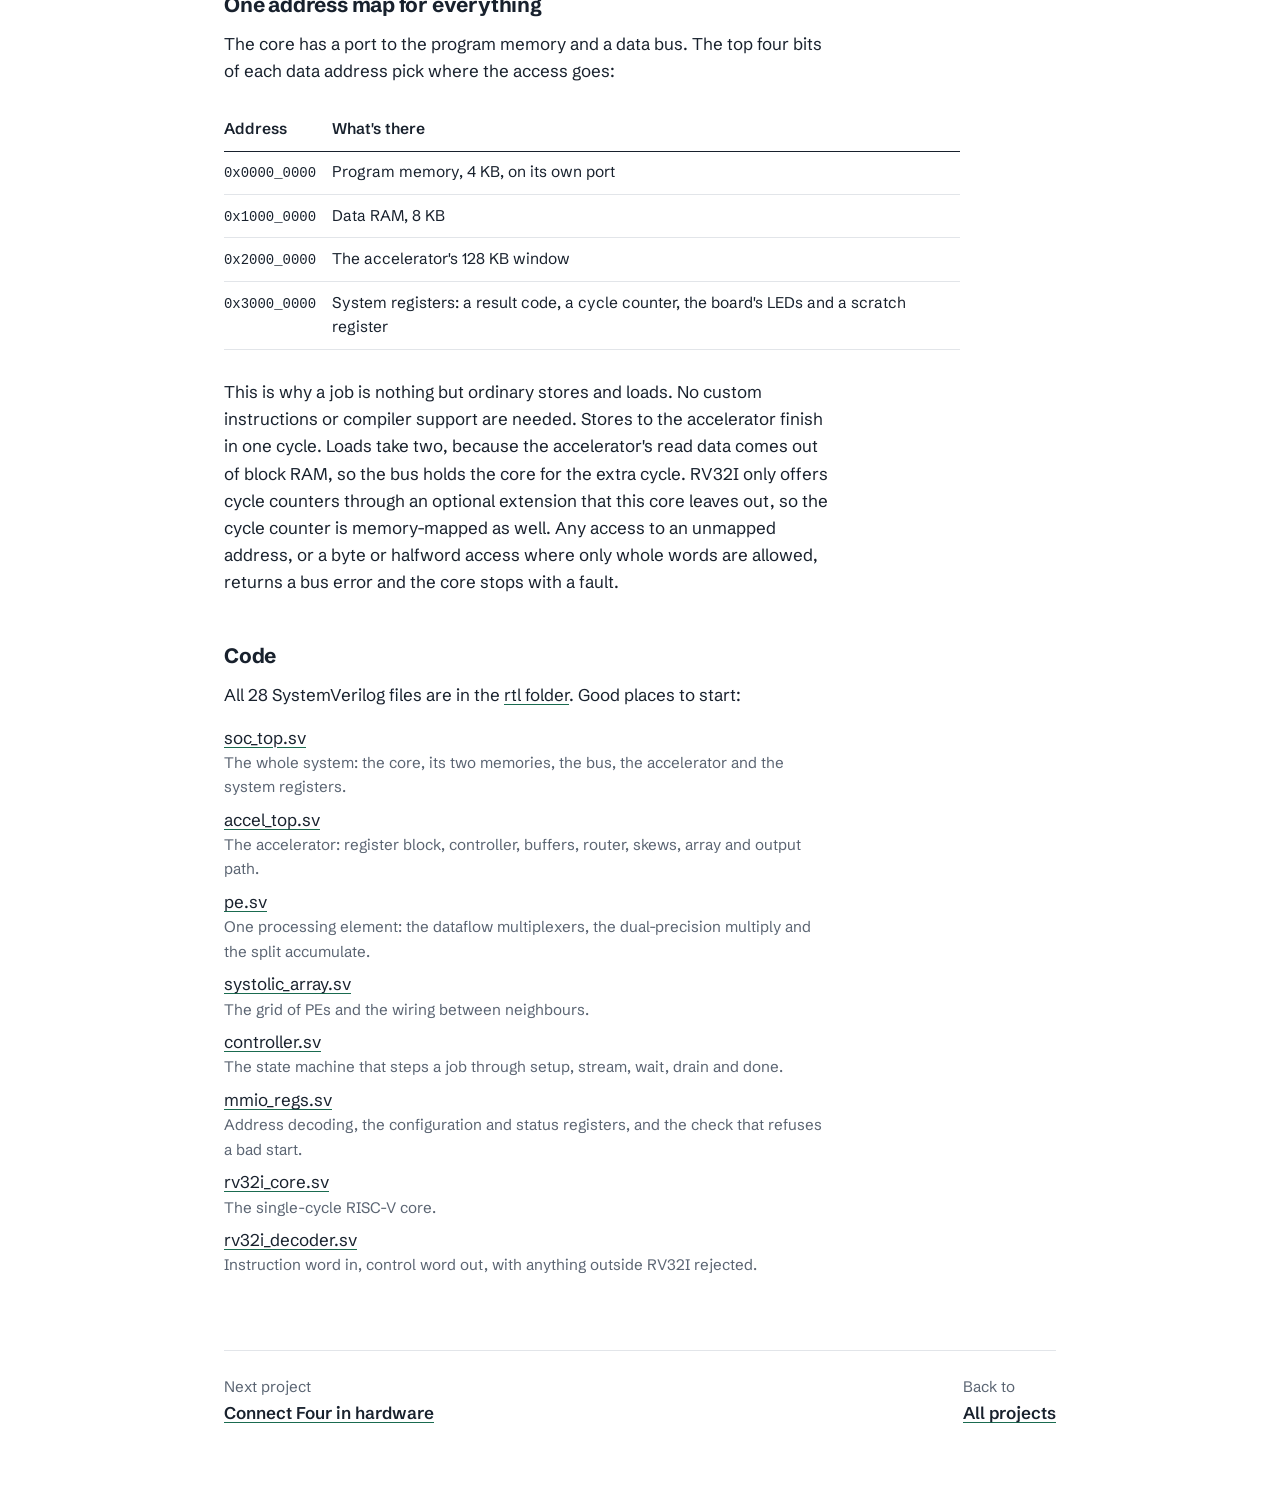
==== commit 41fec8e4: "Systolic array page: fix two details after checking against the RTL Operand buffer B feeds the array" ====
--- a/systolic-array/index.html
+++ b/systolic-array/index.html
@@ -3,7 +3,7 @@
 <head>
   <meta charset="utf-8">
   <meta name="viewport" content="width=device-width, initial-scale=1">
-  <title>Reconfigurable systolic array accelerator · Adrien Stal</title>
+  <title>Reconfigurable systolic array accelerator – Adrien Stal</title>
   <meta name="description" content="A SystemVerilog systolic array for neural network matrix multiplication with run-time dataflow and precision switching, controlled by an RV32I core over memory-mapped I/O.">
   <link rel="icon" href="../favicon.svg" type="image/svg+xml">
   <link rel="preconnect" href="https://fonts.googleapis.com">
@@ -26,7 +26,7 @@
 
     <h2>How it fits together</h2>
     <p>The array is a 4×4 grid of processing elements (PEs), and the size is a parameter. Everything around it exists to keep it fed.</p>
-    <p>The processor sees the whole accelerator as a 128&nbsp;KB range of memory addresses. Writes into that range fill two operand buffers, A and B, and a load buffer of 16 registers for the values each PE keeps fixed during a job. Each operand buffer has one bank per row of the array, and each bank is a 512&nbsp;×&nbsp;16-bit block RAM, so every row can read its next value in the same cycle. A router picks which buffer feeds which edge of the array, and skew registers delay row <em>r</em> by <em>r</em> cycles so that each value meets the right partial sum (the running total of products) as data moves diagonally through the grid. Results leave the bottom edge, are sorted into an output buffer with one bank per column, and are read back through the same address range. A controller state machine sequences each job.</p>
+    <p>The processor sees the whole accelerator as a 128&nbsp;KB range of memory addresses. Writes into that range fill two operand buffers, A and B, and a load buffer of 16 registers for the values each PE keeps fixed during a job. Each operand buffer has four banks, one for each row or column it feeds, and each bank is a 512&nbsp;×&nbsp;16-bit block RAM, so every lane can read its next value in the same cycle. A router picks which buffer feeds which edge of the array, and skew registers delay row <em>r</em> by <em>r</em> cycles (and column <em>c</em> by <em>c</em> cycles on the top edge) so that each value meets the right partial sum (the running total of products) as data moves diagonally through the grid. Results leave the bottom edge, are sorted into an output buffer with one bank per column, and are read back through the same address range. A controller state machine sequences each job.</p>
 
     <h2>Three dataflows, one array</h2>
     <p>There are three common ways to schedule a matrix multiply on a systolic array, depending on which operand stays put in each processing element:</p>
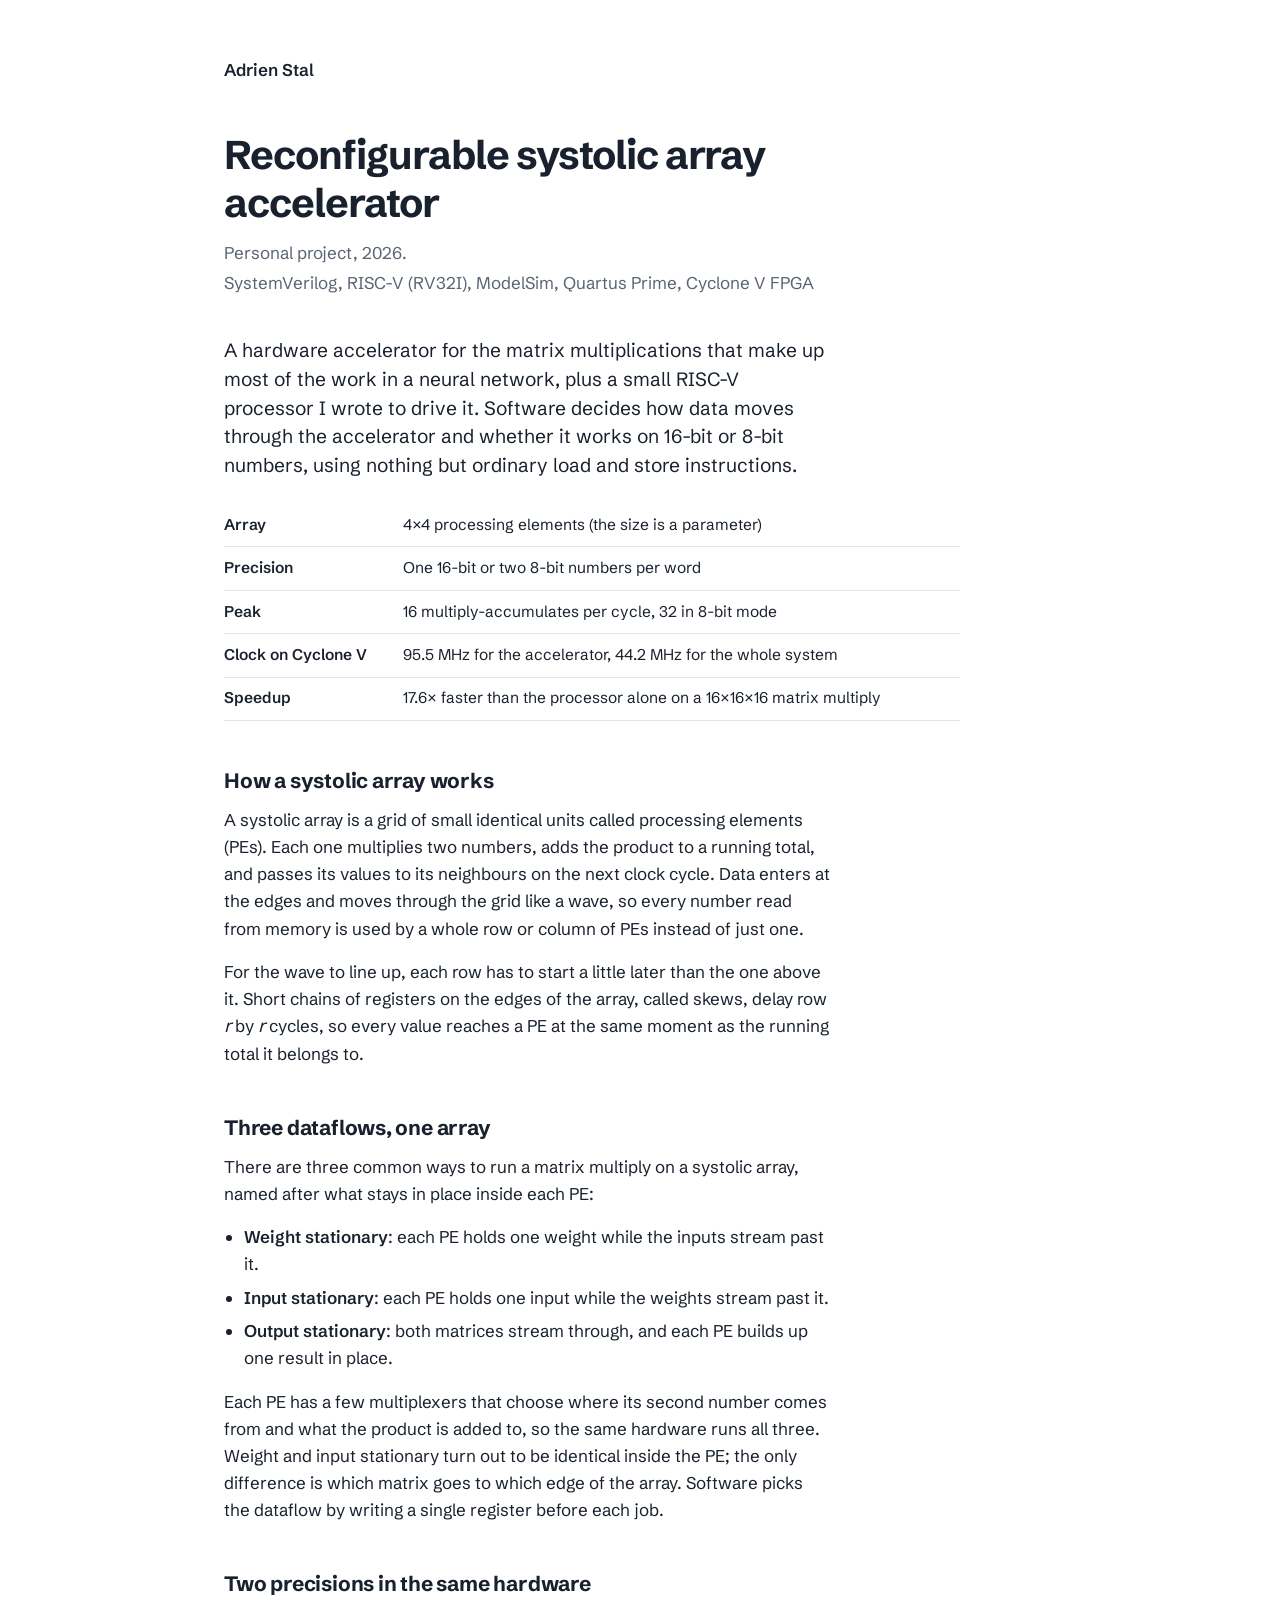
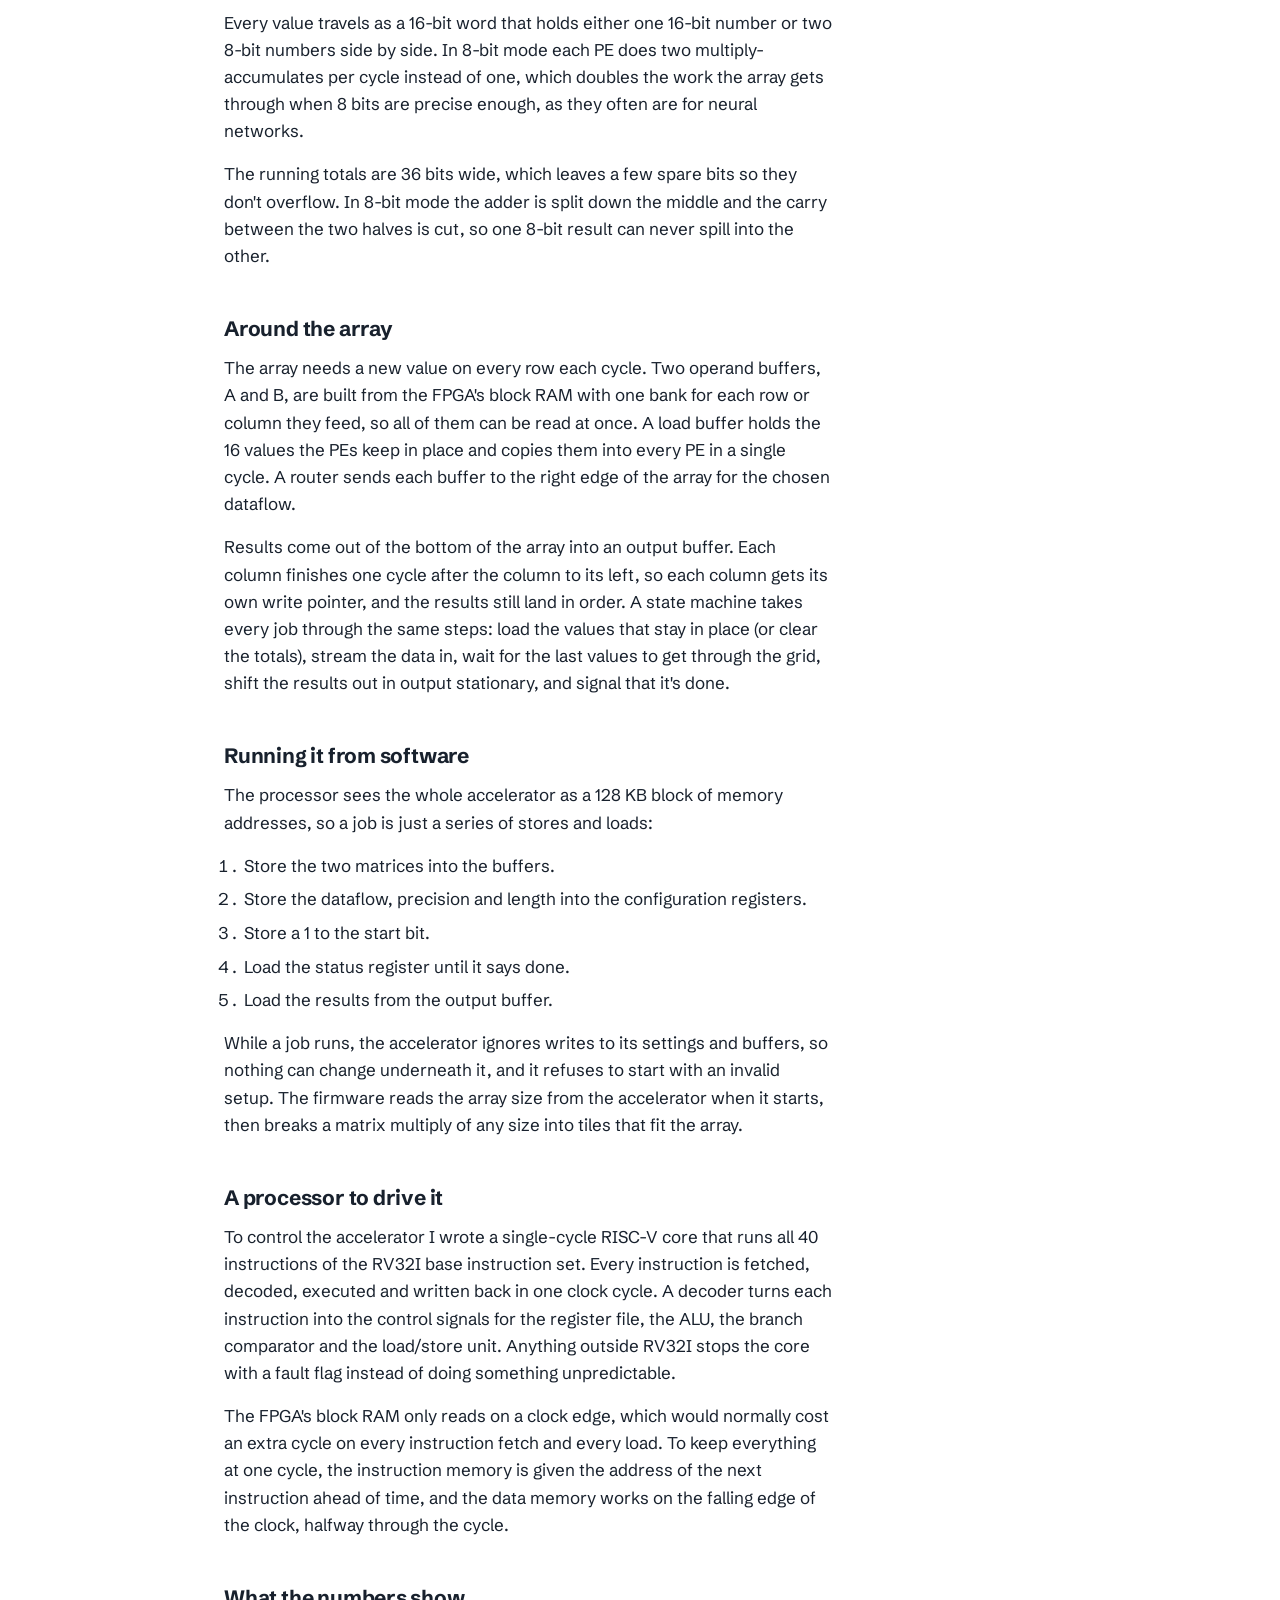
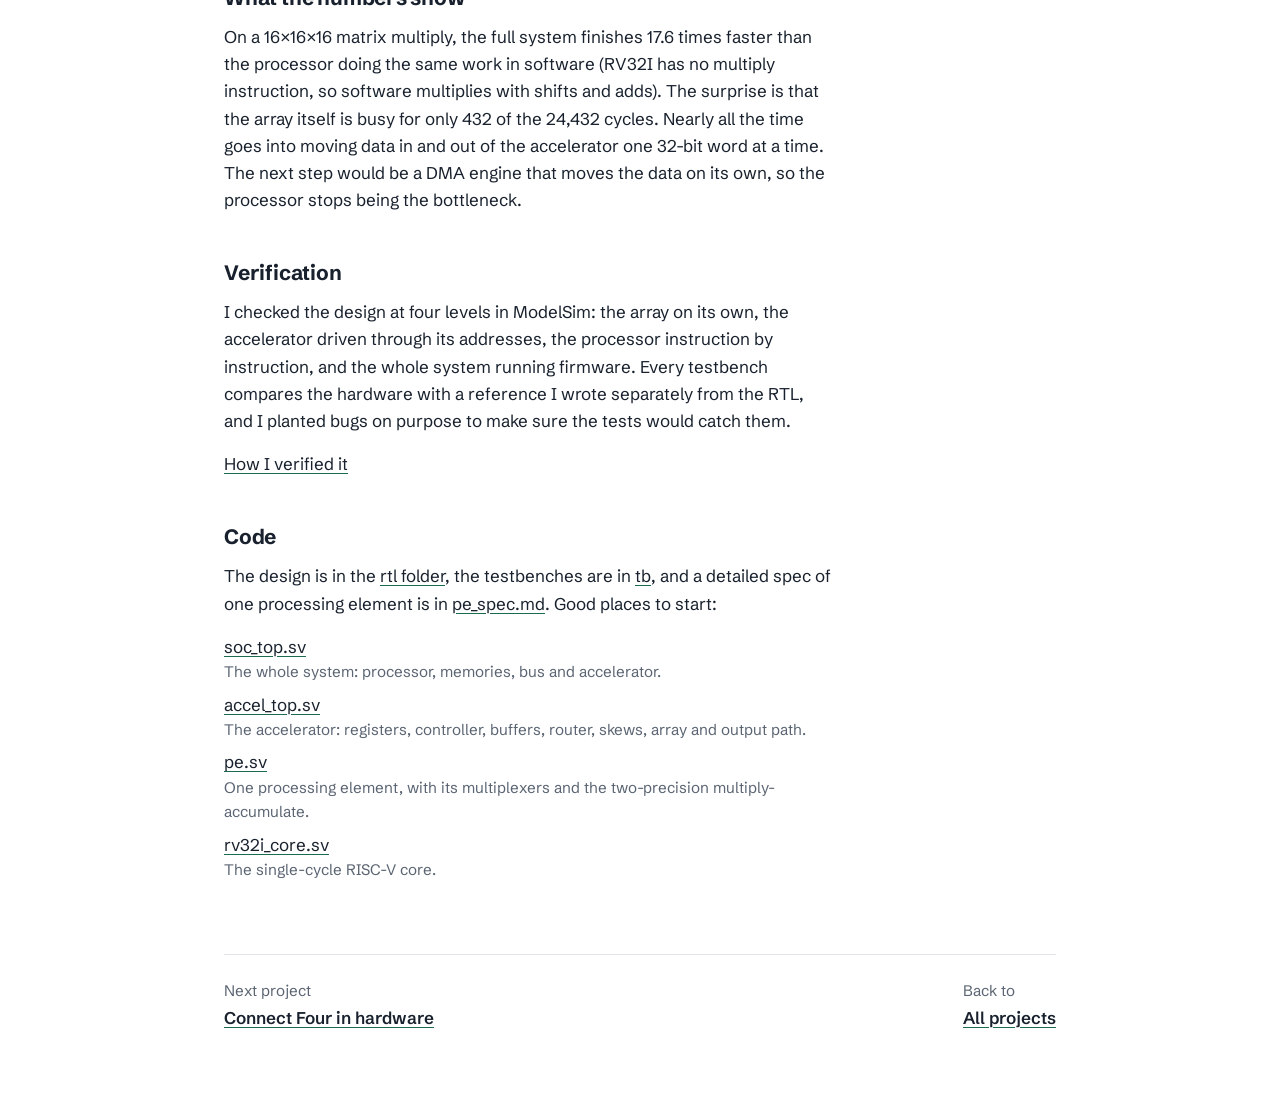
==== commit c0c585ac: "Systolic array: add testbenches, PE spec and a verification page - tb/: the six testbenches and refe" ====
--- a/systolic-array/index.html
+++ b/systolic-array/index.html
@@ -4,7 +4,7 @@
   <meta charset="utf-8">
   <meta name="viewport" content="width=device-width, initial-scale=1">
   <title>Reconfigurable systolic array accelerator – Adrien Stal</title>
-  <meta name="description" content="A SystemVerilog systolic array for neural network matrix multiplication with run-time dataflow and precision switching, controlled by an RV32I core over memory-mapped I/O.">
+  <meta name="description" content="A SystemVerilog systolic array for neural network matrix multiplication with run-time dataflow and precision switching, driven by a single-cycle RV32I core over memory-mapped I/O.">
   <link rel="icon" href="../favicon.svg" type="image/svg+xml">
   <link rel="preconnect" href="https://fonts.googleapis.com">
   <link rel="preconnect" href="https://fonts.gstatic.com" crossorigin>
@@ -17,121 +17,85 @@
 
     <header class="project-head">
       <h1>Reconfigurable systolic array accelerator</h1>
-      <p>2026</p>
-      <p class="tools">SystemVerilog, RV32I, memory-mapped I/O, FPGA DSP blocks</p>
+      <p>Personal project, 2026.</p>
+      <p class="tools">SystemVerilog, RISC-V (RV32I), ModelSim, Quartus Prime, Cyclone V FPGA</p>
     </header>
 
-    <p class="lead">Most of the work in a neural network layer is matrix multiplication. A systolic array does it with a grid of multiply-accumulate (MAC) units that pass operands to their neighbours every cycle, so each value fetched from memory gets reused many times.</p>
-    <p>A typical array's behaviour is fixed when it's synthesized. I wanted one where the dataflow, the arithmetic precision and the length of each job are all set from software, so I built the array, its MAC units, and a small RISC-V processor to control it, all in SystemVerilog.</p>
+    <p class="lead">A hardware accelerator for the matrix multiplications that make up most of the work in a neural network, plus a small RISC-V processor I wrote to drive it. Software decides how data moves through the accelerator and whether it works on 16-bit or 8-bit numbers, using nothing but ordinary load and store instructions.</p>
 
-    <h2>How it fits together</h2>
-    <p>The array is a 4×4 grid of processing elements (PEs), and the size is a parameter. Everything around it exists to keep it fed.</p>
-    <p>The processor sees the whole accelerator as a 128&nbsp;KB range of memory addresses. Writes into that range fill two operand buffers, A and B, and a load buffer of 16 registers for the values each PE keeps fixed during a job. Each operand buffer has four banks, one for each row or column it feeds, and each bank is a 512&nbsp;×&nbsp;16-bit block RAM, so every lane can read its next value in the same cycle. A router picks which buffer feeds which edge of the array, and skew registers delay row <em>r</em> by <em>r</em> cycles (and column <em>c</em> by <em>c</em> cycles on the top edge) so that each value meets the right partial sum (the running total of products) as data moves diagonally through the grid. Results leave the bottom edge, are sorted into an output buffer with one bank per column, and are read back through the same address range. A controller state machine sequences each job.</p>
-
-    <h2>Three dataflows, one array</h2>
-    <p>There are three common ways to schedule a matrix multiply on a systolic array, depending on which operand stays put in each processing element:</p>
-    <ul>
-      <li><strong>Weight stationary</strong>: each element holds a weight while the inputs stream past it.</li>
-      <li><strong>Input stationary</strong>: each element holds an input while the weights stream past it.</li>
-      <li><strong>Output stationary</strong>: each element keeps its own partial sum and accumulates in place.</li>
-    </ul>
-    <p>Inside a PE this comes down to one question: is the second operand held in place, or streaming past? Three multiplexers answer it. One picks the multiplier's second input: the held value, or the stream coming down from above. One picks what the product is added to: the partial sum arriving from the PE above, or the PE's own running sum. The last picks what the sum register loads: the new sum, the value from above when results are being shifted out, or zero to start a job.</p>
-    <p>Weight and input stationary turn out to be identical inside the PE. The only difference is which buffer the router sends to each edge of the array:</p>
     <div class="table-wrap">
       <table>
-        <thead>
-          <tr><th>Dataflow</th><th>Left edge</th><th>Top edge</th><th>Held in each PE</th></tr>
-        </thead>
         <tbody>
-          <tr><td>Weight stationary</td><td>A</td><td>Nothing</td><td>B</td></tr>
-          <tr><td>Input stationary</td><td>B</td><td>Nothing</td><td>A, transposed</td></tr>
-          <tr><td>Output stationary</td><td>A</td><td>B</td><td>Its own running sum</td></tr>
+          <tr><th>Array</th><td>4×4 processing elements (the size is a parameter)</td></tr>
+          <tr><th>Precision</th><td>One 16-bit or two 8-bit numbers per word</td></tr>
+          <tr><th>Peak</th><td>16 multiply-accumulates per cycle, 32 in 8-bit mode</td></tr>
+          <tr><th>Clock on Cyclone V</th><td>95.5&nbsp;MHz for the accelerator, 44.2&nbsp;MHz for the whole system</td></tr>
+          <tr><th>Speedup</th><td>17.6× faster than the processor alone on a 16×16×16 matrix multiply</td></tr>
         </tbody>
       </table>
     </div>
-    <p>The dataflow is a field in a configuration register, so switching between the three is a single write between jobs. The router also turns off reads from any buffer the current dataflow doesn't use.</p>
 
-    <h2>Two precisions in the same datapath</h2>
-    <p>Every operand is a 16-bit word that holds either one 16-bit integer or two 8-bit integers packed side by side. In 8-bit mode each PE does two multiply-accumulates per cycle instead of one, so the 4×4 array does 32 MACs per cycle instead of 16 for networks where 8-bit precision is enough.</p>
-    <p>Partial sums travel down the array on a 36-bit bus. In 16-bit mode it carries one value: the 32-bit product plus 4 guard bits, extra high bits that give the sum room to grow without overflowing. In 8-bit mode it carries two independent 18-bit lanes, each a 16-bit product plus 2 guard bits, enough for a sum of four products. The adder is split in the middle. In 16-bit mode the carry passes from the low half to the high half as usual. In 8-bit mode that carry is cut, so one lane can never spill into the other.</p>
+    <h2>How a systolic array works</h2>
+    <p>A systolic array is a grid of small identical units called processing elements (PEs). Each one multiplies two numbers, adds the product to a running total, and passes its values to its neighbours on the next clock cycle. Data enters at the edges and moves through the grid like a wave, so every number read from memory is used by a whole row or column of PEs instead of just one.</p>
+    <p>For the wave to line up, each row has to start a little later than the one above it. Short chains of registers on the edges of the array, called skews, delay row <em>r</em> by <em>r</em> cycles, so every value reaches a PE at the same moment as the running total it belongs to.</p>
 
-    <h2>Getting data in and out</h2>
-    <p>In weight and input stationary, the processor writes the 16 held values into the load buffer one at a time, and all 16 PEs copy them in a single cycle at the start of the job. The other matrix then streams out of the operand banks one row per cycle, up to 512 rows per job. In output stationary both matrices stream, and each PE adds up the whole stream itself, so a job is limited to four steps, the most the guard bits are sized for.</p>
-    <p>Each stream carries a valid bit alongside its data. A PE only loads a new operand when the valid bit is set, so its data registers don't switch on idle cycles, and the bit tells the next PE whether there is real work to do.</p>
-    <p>Because of the skew, each column's results come out one cycle after the column to its left. Instead of a triangle of delay registers to line them back up, each bank of the output buffer has its own write pointer, so result <em>m</em> of every column lands at address <em>m</em> whenever it arrives. In output stationary the results are shifted out bottom row first, so the pointer counts down instead of up. Each 36-bit result is also widened on the way in: to one sign-extended 64-bit value in 16-bit mode, or two separate 32-bit integers in 8-bit mode. The processor can use either directly, with no unpacking in software.</p>
+    <h2>Three dataflows, one array</h2>
+    <p>There are three common ways to run a matrix multiply on a systolic array, named after what stays in place inside each PE:</p>
+    <ul>
+      <li><strong>Weight stationary</strong>: each PE holds one weight while the inputs stream past it.</li>
+      <li><strong>Input stationary</strong>: each PE holds one input while the weights stream past it.</li>
+      <li><strong>Output stationary</strong>: both matrices stream through, and each PE builds up one result in place.</li>
+    </ul>
+    <p>Each PE has a few multiplexers that choose where its second number comes from and what the product is added to, so the same hardware runs all three. Weight and input stationary turn out to be identical inside the PE; the only difference is which matrix goes to which edge of the array. Software picks the dataflow by writing a single register before each job.</p>
 
-    <h2>Running a job</h2>
-    <p>From the processor's side, a job is a short sequence of ordinary stores and loads:</p>
+    <h2>Two precisions in the same hardware</h2>
+    <p>Every value travels as a 16-bit word that holds either one 16-bit number or two 8-bit numbers side by side. In 8-bit mode each PE does two multiply-accumulates per cycle instead of one, which doubles the work the array gets through when 8 bits are precise enough, as they often are for neural networks.</p>
+    <p>The running totals are 36 bits wide, which leaves a few spare bits so they don't overflow. In 8-bit mode the adder is split down the middle and the carry between the two halves is cut, so one 8-bit result can never spill into the other.</p>
+
+    <h2>Around the array</h2>
+    <p>The array needs a new value on every row each cycle. Two operand buffers, A and B, are built from the FPGA's block RAM with one bank for each row or column they feed, so all of them can be read at once. A load buffer holds the 16 values the PEs keep in place and copies them into every PE in a single cycle. A router sends each buffer to the right edge of the array for the chosen dataflow.</p>
+    <p>Results come out of the bottom of the array into an output buffer. Each column finishes one cycle after the column to its left, so each column gets its own write pointer, and the results still land in order. A state machine takes every job through the same steps: load the values that stay in place (or clear the totals), stream the data in, wait for the last values to get through the grid, shift the results out in output stationary, and signal that it's done.</p>
+
+    <h2>Running it from software</h2>
+    <p>The processor sees the whole accelerator as a 128&nbsp;KB block of memory addresses, so a job is just a series of stores and loads:</p>
     <ol>
-      <li>Write the operands into the load buffer and the operand banks.</li>
-      <li>Write the configuration register (dataflow and precision) and the length register.</li>
-      <li>Write the start bit.</li>
-      <li>Read the status register until its done bit is set.</li>
-      <li>Read the results from the output buffer.</li>
+      <li>Store the two matrices into the buffers.</li>
+      <li>Store the dataflow, precision and length into the configuration registers.</li>
+      <li>Store a 1 to the start bit.</li>
+      <li>Load the status register until it says done.</li>
+      <li>Load the results from the output buffer.</li>
     </ol>
-    <p>The controller then steps through its phases. Setup loads the held values into every PE, or clears the accumulators in output stationary. Stream reads one address from every bank each cycle. Wait gives the last values a fixed number of cycles, worked out from the depth of the array, to finish their trip. Drain, in output stationary only, shifts the finished sums down and out of the array. Done tells the processor the results are ready. A single counter is reused to time every phase.</p>
-    <p>A few details make the interface hard to misuse. While a job runs, writes to the configuration and the buffers are ignored, so its inputs can't change underneath it. A start with an invalid setup, such as a length of zero or one longer than the buffers allow, sets an error bit instead of starting. A cycle-count register records how long the last job took, and an info register reports the array size and buffer depth, so software doesn't have to hard-code them. Finally, there is a single stall input that freezes every register in the array and the controller at once, ready for a future bus that needs to pause the accelerator without losing data. The start and done signals are handled outside the stall, so neither can be missed.</p>
+    <p>While a job runs, the accelerator ignores writes to its settings and buffers, so nothing can change underneath it, and it refuses to start with an invalid setup. The firmware reads the array size from the accelerator when it starts, then breaks a matrix multiply of any size into tiles that fit the array.</p>
 
     <h2>A processor to drive it</h2>
-    <p>To control the accelerator I wrote a single-cycle core for RV32I, the base 32-bit RISC-V instruction set. Every instruction is fetched, decoded, executed and written back between two clock edges, so each one takes one cycle.</p>
-    <p>The decoder turns each instruction into a single control word that sets every multiplexer in the datapath. Around it sit a 32-register file, an immediate generator that reassembles the five ways RISC-V scatters constants across an instruction, a ten-operation ALU, a branch comparator, and a load/store unit that handles byte, halfword and word accesses with sign or zero extension.</p>
-    <p>There is no trap handler, so the core never guesses. Anything outside RV32I, such as a multiply or a control-register instruction, is illegal and stops the core with a fault flag, as does a misaligned access or jump, or an access to an address nothing answers. The faulting instruction writes nothing, and the program counter stays on it, so it's easy to see what went wrong. ECALL and EBREAK stop the core cleanly, which is how a program says it has finished.</p>
+    <p>To control the accelerator I wrote a single-cycle RISC-V core that runs all 40 instructions of the RV32I base instruction set. Every instruction is fetched, decoded, executed and written back in one clock cycle. A decoder turns each instruction into the control signals for the register file, the ALU, the branch comparator and the load/store unit. Anything outside RV32I stops the core with a fault flag instead of doing something unpredictable.</p>
+    <p>The FPGA's block RAM only reads on a clock edge, which would normally cost an extra cycle on every instruction fetch and every load. To keep everything at one cycle, the instruction memory is given the address of the next instruction ahead of time, and the data memory works on the falling edge of the clock, halfway through the cycle.</p>
 
-    <h2>Keeping it single-cycle with block RAM</h2>
-    <p>The FPGA's block RAMs only read through a register, which would normally cost a cycle on every fetch and every load. Two choices avoid that. The instruction memory is handed the address of the next instruction, so it reads that word on the same clock edge that updates the program counter. The data memory runs on the falling edge of the clock: the address is ready by mid-cycle, the RAM reads or writes at the falling edge, and loaded data has the second half of the cycle to reach the register file.</p>
-    <p>The cost is that the load and store address has to be ready in half a clock period. So loads and stores get their own address adder instead of going through the ALU's input and output multiplexers, which saves about 3&nbsp;ns on that path. Branches get the same treatment: their own comparators read the register file directly, and their own adder forms the target.</p>
+    <h2>What the numbers show</h2>
+    <p>On a 16×16×16 matrix multiply, the full system finishes 17.6 times faster than the processor doing the same work in software (RV32I has no multiply instruction, so software multiplies with shifts and adds). The surprise is that the array itself is busy for only 432 of the 24,432 cycles. Nearly all the time goes into moving data in and out of the accelerator one 32-bit word at a time. The next step would be a DMA engine that moves the data on its own, so the processor stops being the bottleneck.</p>
 
-    <h2>One address map for everything</h2>
-    <p>The core has a port to the program memory and a data bus. The top four bits of each data address pick where the access goes:</p>
-    <div class="table-wrap">
-      <table>
-        <thead>
-          <tr><th>Address</th><th>What's there</th></tr>
-        </thead>
-        <tbody>
-          <tr><td><code>0x0000_0000</code></td><td>Program memory, 4&nbsp;KB, on its own port</td></tr>
-          <tr><td><code>0x1000_0000</code></td><td>Data RAM, 8&nbsp;KB</td></tr>
-          <tr><td><code>0x2000_0000</code></td><td>The accelerator's 128&nbsp;KB window</td></tr>
-          <tr><td><code>0x3000_0000</code></td><td>System registers: a result code, a cycle counter, the board's LEDs and a scratch register</td></tr>
-        </tbody>
-      </table>
-    </div>
-    <p>This is why a job is nothing but ordinary stores and loads. No custom instructions or compiler support are needed. Stores to the accelerator finish in one cycle. Loads take two, because the accelerator's read data comes out of block RAM, so the bus holds the core for the extra cycle. RV32I only offers cycle counters through an optional extension that this core leaves out, so the cycle counter is memory-mapped as well. Any access to an unmapped address, or a byte or halfword access where only whole words are allowed, returns a bus error and the core stops with a fault.</p>
+    <h2>Verification</h2>
+    <p>I checked the design at four levels in ModelSim: the array on its own, the accelerator driven through its addresses, the processor instruction by instruction, and the whole system running firmware. Every testbench compares the hardware with a reference I wrote separately from the RTL, and I planted bugs on purpose to make sure the tests would catch them.</p>
+    <p><a href="verification/">How I verified it</a></p>
 
     <h2>Code</h2>
-    <p>All 28 SystemVerilog files are in the <a href="https://github.com/adrienstl/adrienstl.github.io/tree/main/systolic-array/rtl">rtl folder</a>. Good places to start:</p>
+    <p>The design is in the <a href="https://github.com/adrienstl/adrienstl.github.io/tree/main/systolic-array/rtl">rtl folder</a>, the testbenches are in <a href="https://github.com/adrienstl/adrienstl.github.io/tree/main/systolic-array/tb">tb</a>, and a detailed spec of one processing element is in <a href="https://github.com/adrienstl/adrienstl.github.io/blob/main/systolic-array/docs/pe_spec.md">pe_spec.md</a>. Good places to start:</p>
     <ul class="files">
       <li>
         <a href="https://github.com/adrienstl/adrienstl.github.io/blob/main/systolic-array/rtl/soc_top.sv">soc_top.sv</a>
-        <span class="note">The whole system: the core, its two memories, the bus, the accelerator and the system registers.</span>
+        <span class="note">The whole system: processor, memories, bus and accelerator.</span>
       </li>
       <li>
         <a href="https://github.com/adrienstl/adrienstl.github.io/blob/main/systolic-array/rtl/accel_top.sv">accel_top.sv</a>
-        <span class="note">The accelerator: register block, controller, buffers, router, skews, array and output path.</span>
+        <span class="note">The accelerator: registers, controller, buffers, router, skews, array and output path.</span>
       </li>
       <li>
         <a href="https://github.com/adrienstl/adrienstl.github.io/blob/main/systolic-array/rtl/pe.sv">pe.sv</a>
-        <span class="note">One processing element: the dataflow multiplexers, the dual-precision multiply and the split accumulate.</span>
-      </li>
-      <li>
-        <a href="https://github.com/adrienstl/adrienstl.github.io/blob/main/systolic-array/rtl/systolic_array.sv">systolic_array.sv</a>
-        <span class="note">The grid of PEs and the wiring between neighbours.</span>
-      </li>
-      <li>
-        <a href="https://github.com/adrienstl/adrienstl.github.io/blob/main/systolic-array/rtl/controller.sv">controller.sv</a>
-        <span class="note">The state machine that steps a job through setup, stream, wait, drain and done.</span>
-      </li>
-      <li>
-        <a href="https://github.com/adrienstl/adrienstl.github.io/blob/main/systolic-array/rtl/mmio_regs.sv">mmio_regs.sv</a>
-        <span class="note">Address decoding, the configuration and status registers, and the check that refuses a bad start.</span>
+        <span class="note">One processing element, with its multiplexers and the two-precision multiply-accumulate.</span>
       </li>
       <li>
         <a href="https://github.com/adrienstl/adrienstl.github.io/blob/main/systolic-array/rtl/rv32i_core.sv">rv32i_core.sv</a>
         <span class="note">The single-cycle RISC-V core.</span>
-      </li>
-      <li>
-        <a href="https://github.com/adrienstl/adrienstl.github.io/blob/main/systolic-array/rtl/rv32i_decoder.sv">rv32i_decoder.sv</a>
-        <span class="note">Instruction word in, control word out, with anything outside RV32I rejected.</span>
       </li>
     </ul>
 
